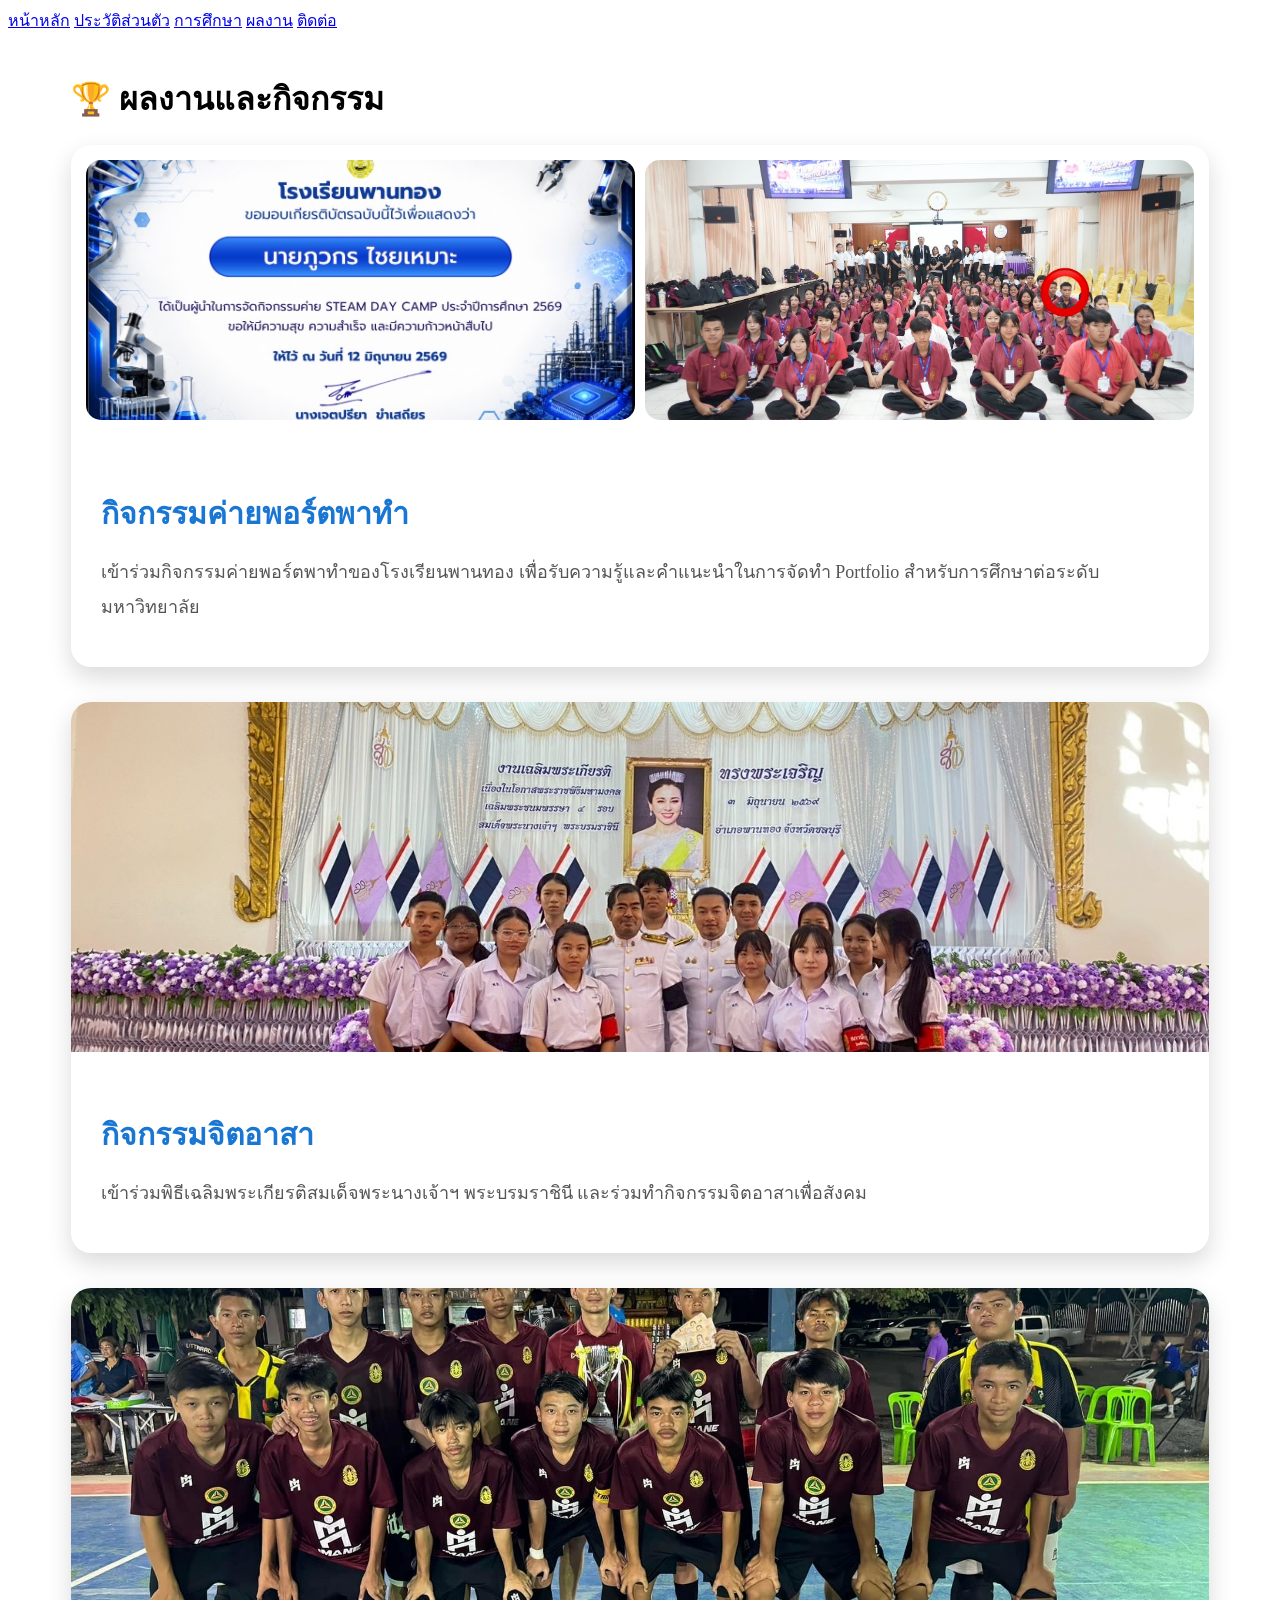
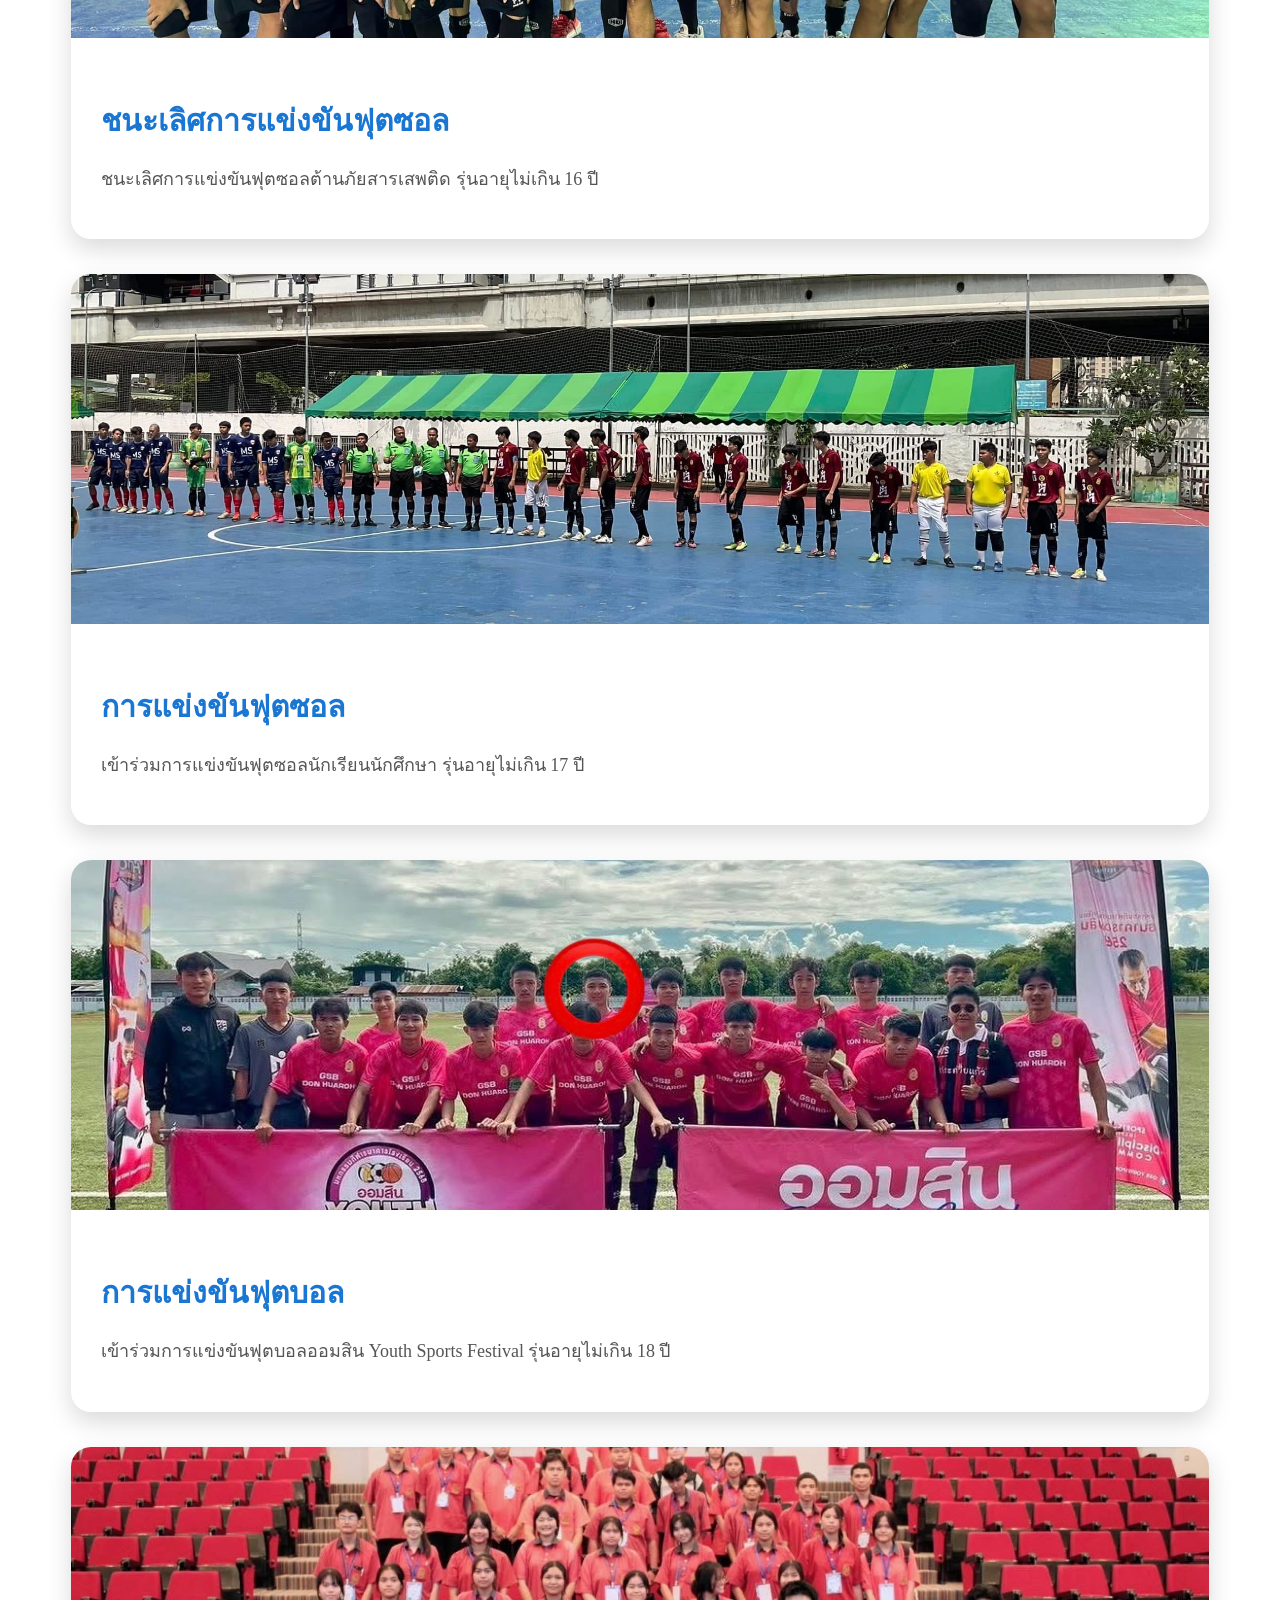
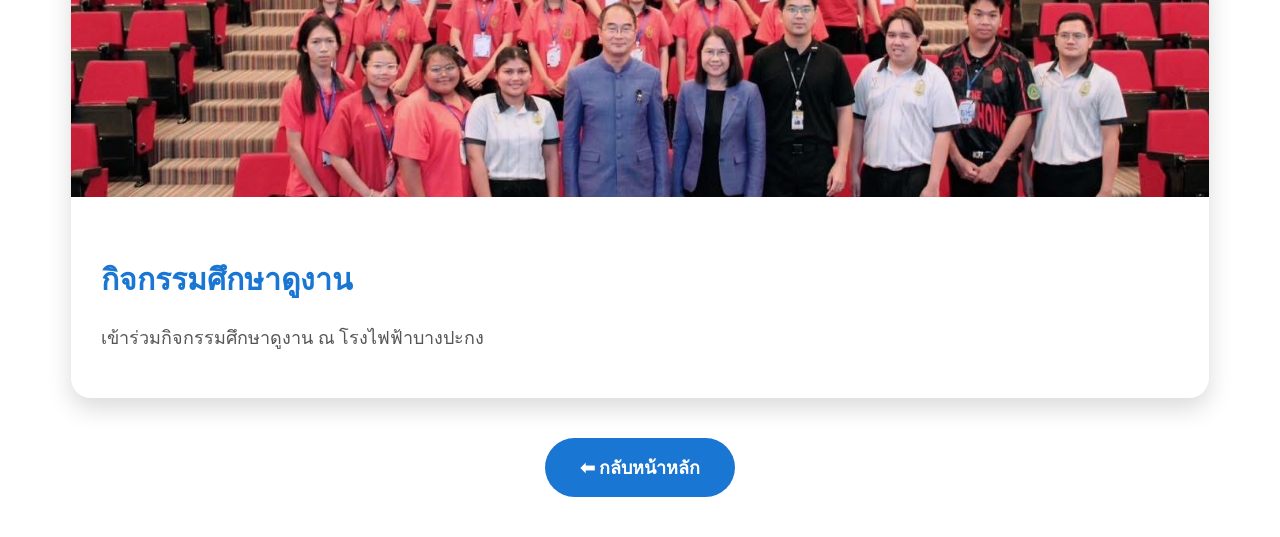
==== award.html @ 2dabcfe3 "Update award.html" ====
<!DOCTYPE html>
<html lang="th">
<head>
    <meta charset="UTF-8">
    <title>ผลงาน | Portfolio</title>
    <link rel="stylesheet" href="style.css">
</head>

<body>

<nav>
    <a href="index.html">หน้าหลัก</a>
    <a href="profile.html">ประวัติส่วนตัว</a>
    <a href="education.html">การศึกษา</a>
    <a href="award.html">ผลงาน</a>
    <a href="contact.html">ติดต่อ</a>
</nav>

<div class="container">

    <h1 class="page-title">🏆 ผลงานและกิจกรรม</h1>

    <div class="work-item">

        <div class="gallery">
            <img src="images/C3E621C8-54E1-4F96-AB34-77A9121AD9D6.jpg" alt="">
            <img src="images/S__26918919.jpg" alt="">
        </div>

        <div class="content">
            <h3>กิจกรรมค่ายพอร์ตพาทำ</h3>
            <p>
                เข้าร่วมกิจกรรมค่ายพอร์ตพาทำของโรงเรียนพานทอง
                เพื่อรับความรู้และคำแนะนำในการจัดทำ Portfolio
                สำหรับการศึกษาต่อระดับมหาวิทยาลัย
            </p>
        </div>

    </div>

    <div class="work-item">

        <img src="images/338631E4-0BCF-48F0-8D06-EC36D398B6C6.jpg" alt="">

        <div class="content">
            <h3>กิจกรรมจิตอาสา</h3>
            <p>
                เข้าร่วมพิธีเฉลิมพระเกียรติสมเด็จพระนางเจ้าฯ พระบรมราชินี
                และร่วมทำกิจกรรมจิตอาสาเพื่อสังคม
            </p>
        </div>

    </div>

    <div class="work-item">

        <img src="images/280455FE-9847-49EA-8A62-D4599B3B299A.jpg" alt="">

        <div class="content">
            <h3>ชนะเลิศการแข่งขันฟุตซอล</h3>
            <p>
                ชนะเลิศการแข่งขันฟุตซอลต้านภัยสารเสพติด
                รุ่นอายุไม่เกิน 16 ปี
            </p>
        </div>

    </div>

    <div class="work-item">

        <img src="images/CC884C2A-3B02-40BD-A778-72254EFE14D0.jpg" alt="">

        <div class="content">
            <h3>การแข่งขันฟุตซอล</h3>
            <p>
                เข้าร่วมการแข่งขันฟุตซอลนักเรียนนักศึกษา
                รุ่นอายุไม่เกิน 17 ปี
            </p>
        </div>

    </div>

    <div class="work-item">

        <img src="images/S__26918916.jpg" alt="">

        <div class="content">
            <h3>การแข่งขันฟุตบอล</h3>
            <p>
                เข้าร่วมการแข่งขันฟุตบอลออมสิน Youth Sports Festival
                รุ่นอายุไม่เกิน 18 ปี
            </p>
        </div>

    </div>

    <div class="work-item">

        <img src="images/11804636-D979-4BC0-8986-E67D6DF35EE2.jpg" alt="">

        <div class="content">
            <h3>กิจกรรมศึกษาดูงาน</h3>
            <p>
                เข้าร่วมกิจกรรมศึกษาดูงาน ณ โรงไฟฟ้าบางปะกง
            </p>
        </div>

    </div>

    <div style="text-align:center; margin:40px 0;">
        <a class="btn" href="index.html">⬅ กลับหน้าหลัก</a>
    </div>

</div>

</body>
</html>
---- style.css ----
/* ========================= */
/*      หน้า Award          */
/* ========================= */

.container{
    width: 90%;
    max-width: 1200px;
    margin: 40px auto;
}

.work-item{
    background: #fff;
    border-radius: 20px;
    overflow: hidden;
    margin-bottom: 35px;
    box-shadow: 0 10px 25px rgba(0,0,0,.15);
    transition: .3s;
}

.work-item:hover{
    transform: translateY(-8px);
    box-shadow: 0 15px 35px rgba(0,0,0,.25);
}

.gallery{
    display: grid;
    grid-template-columns: repeat(2,1fr);
    gap: 10px;
    padding: 15px;
}

.gallery img{
    width:100%;
    height:260px;
    object-fit:cover;
    border-radius:15px;
}

.work-item>img{
    width:100%;
    height:350px;
    object-fit:cover;
}

.content{
    padding:25px 30px;
}

.content h3{
    color:#1976d2;
    font-size:30px;
    margin-bottom:15px;
}

.content p{
    color:#555;
    line-height:1.9;
    font-size:18px;
}

.btn{
    display:inline-block;
    padding:15px 35px;
    background:#1976d2;
    color:#fff;
    text-decoration:none;
    border-radius:50px;
    font-size:18px;
    font-weight:bold;
    transition:.3s;
}

.btn:hover{
    background:#0d47a1;
    transform:scale(1.05);
}

/* มือถือ */
@media(max-width:768px){

.gallery{
    grid-template-columns:1fr;
}

.gallery img{
    height:220px;
}

.work-item>img{
    height:230px;
}

.content{
    padding:20px;
}

.content h3{
    font-size:24px;
}

.content p{
    font-size:16px;
}

}
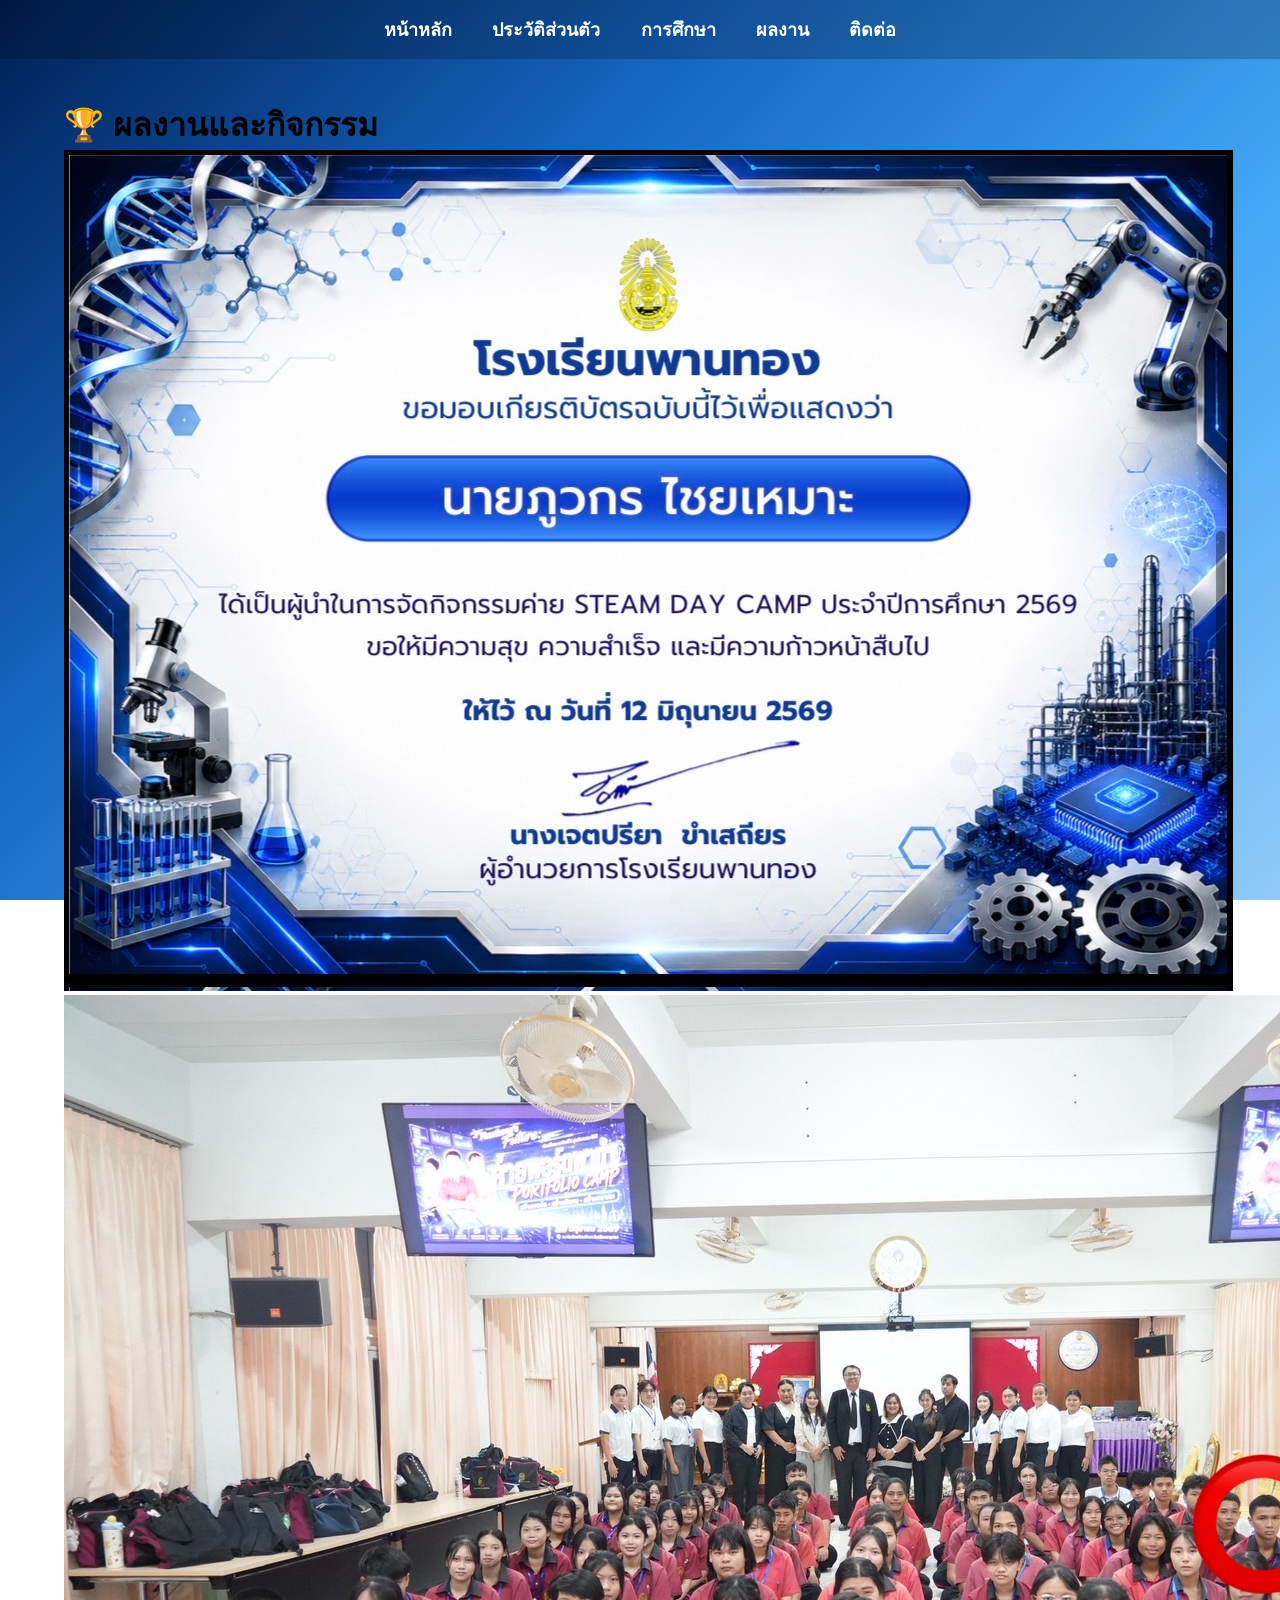
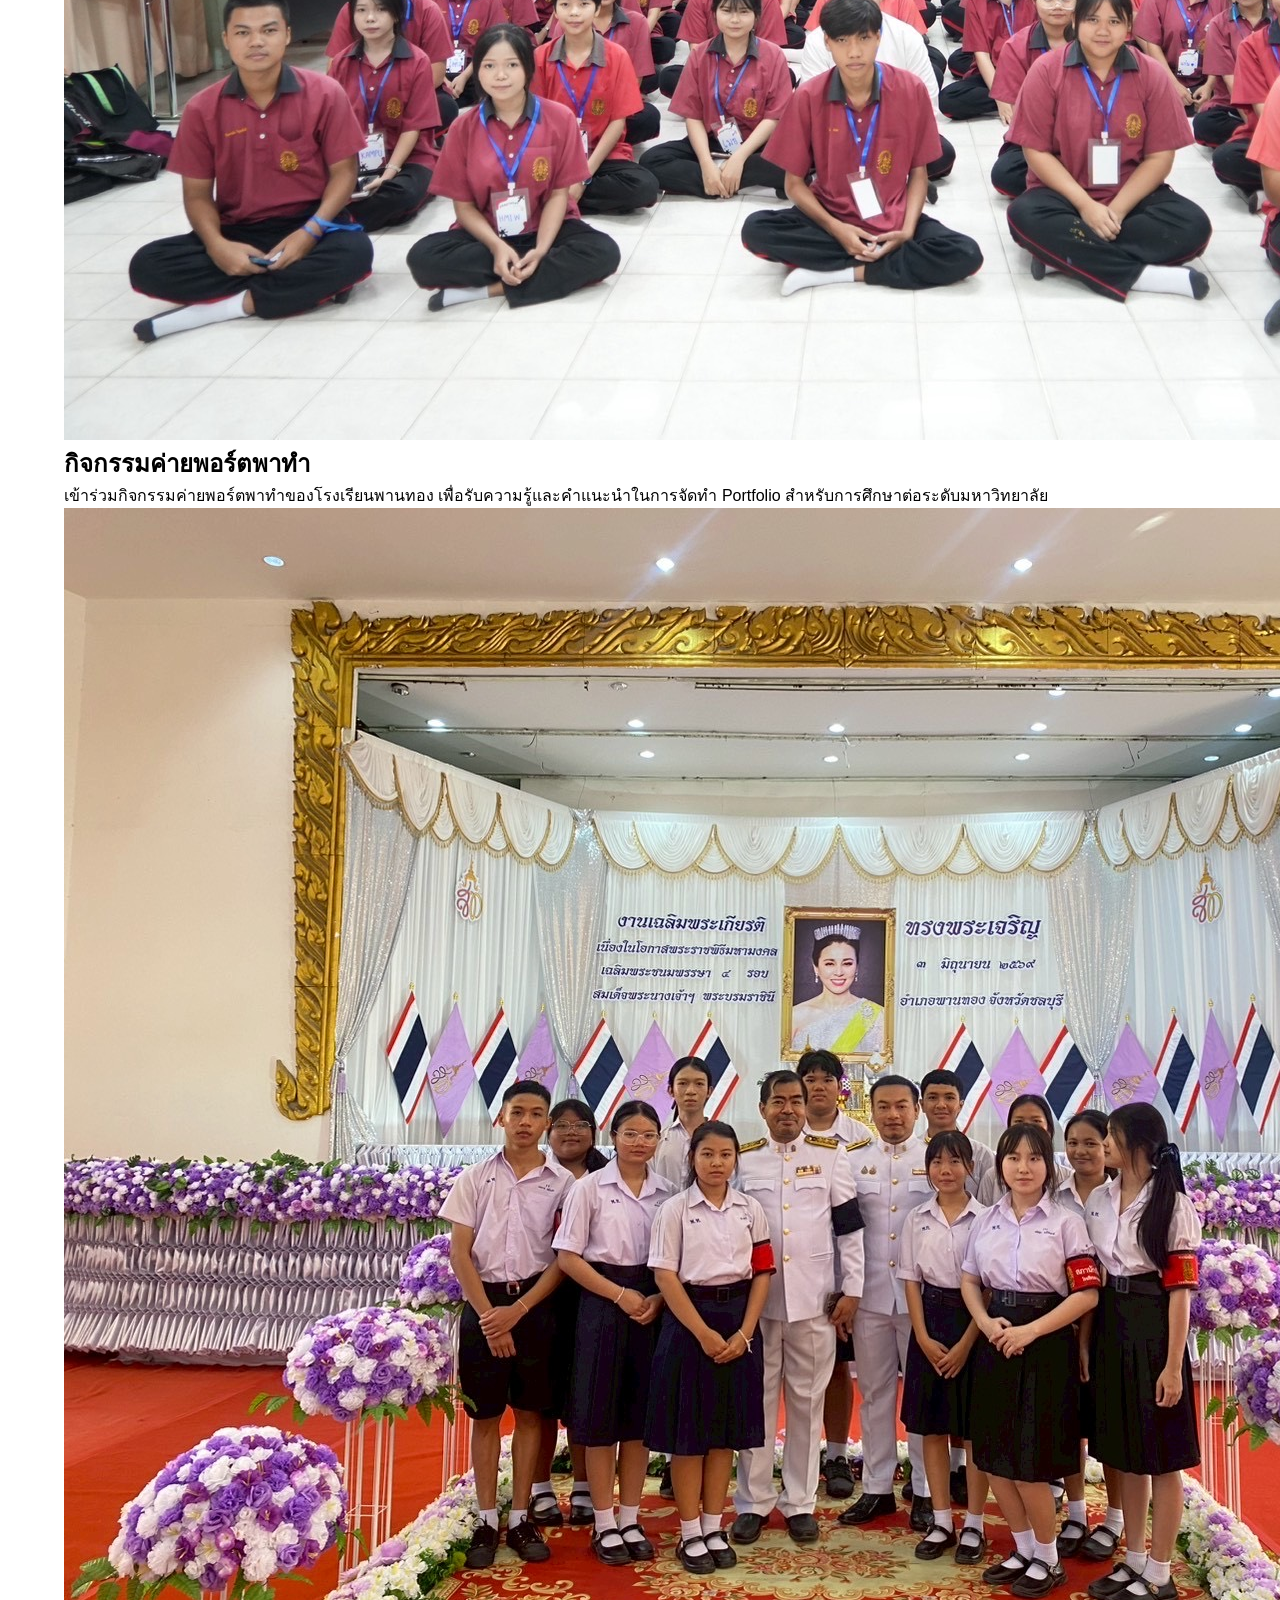
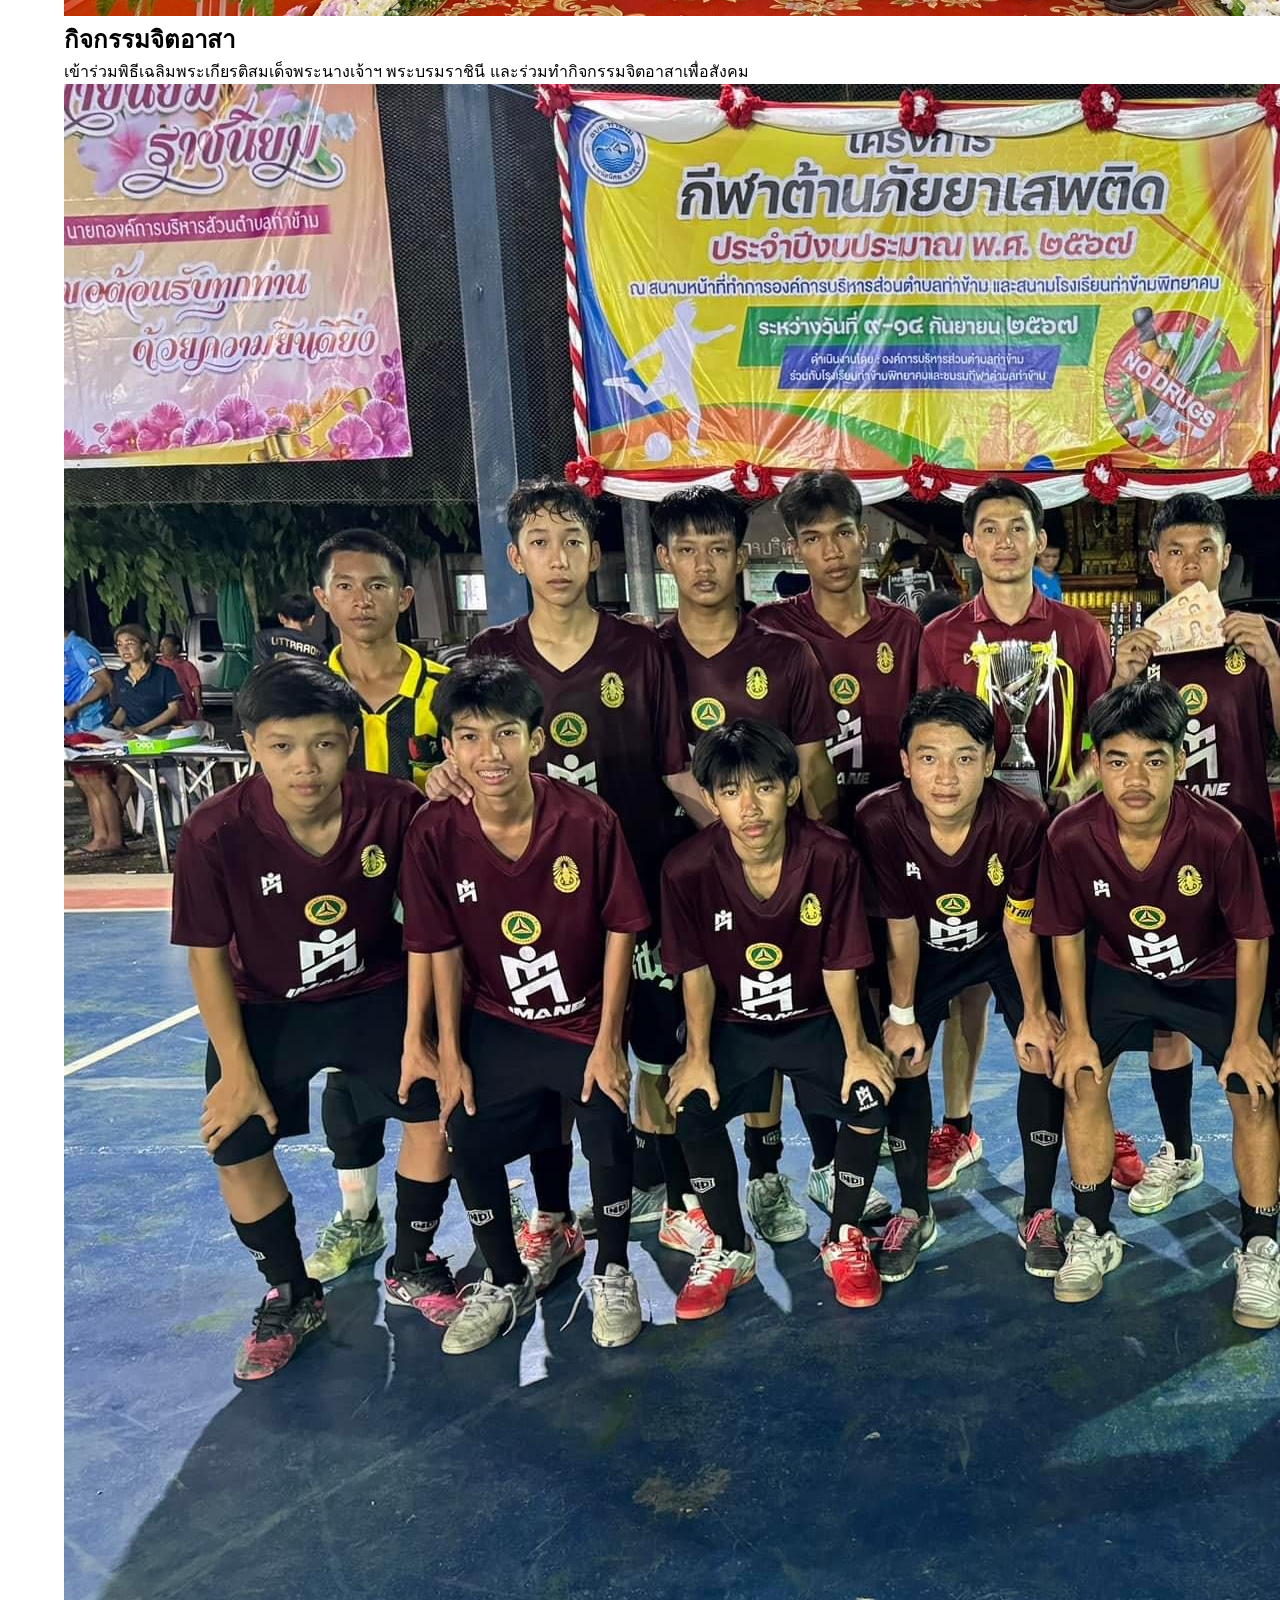
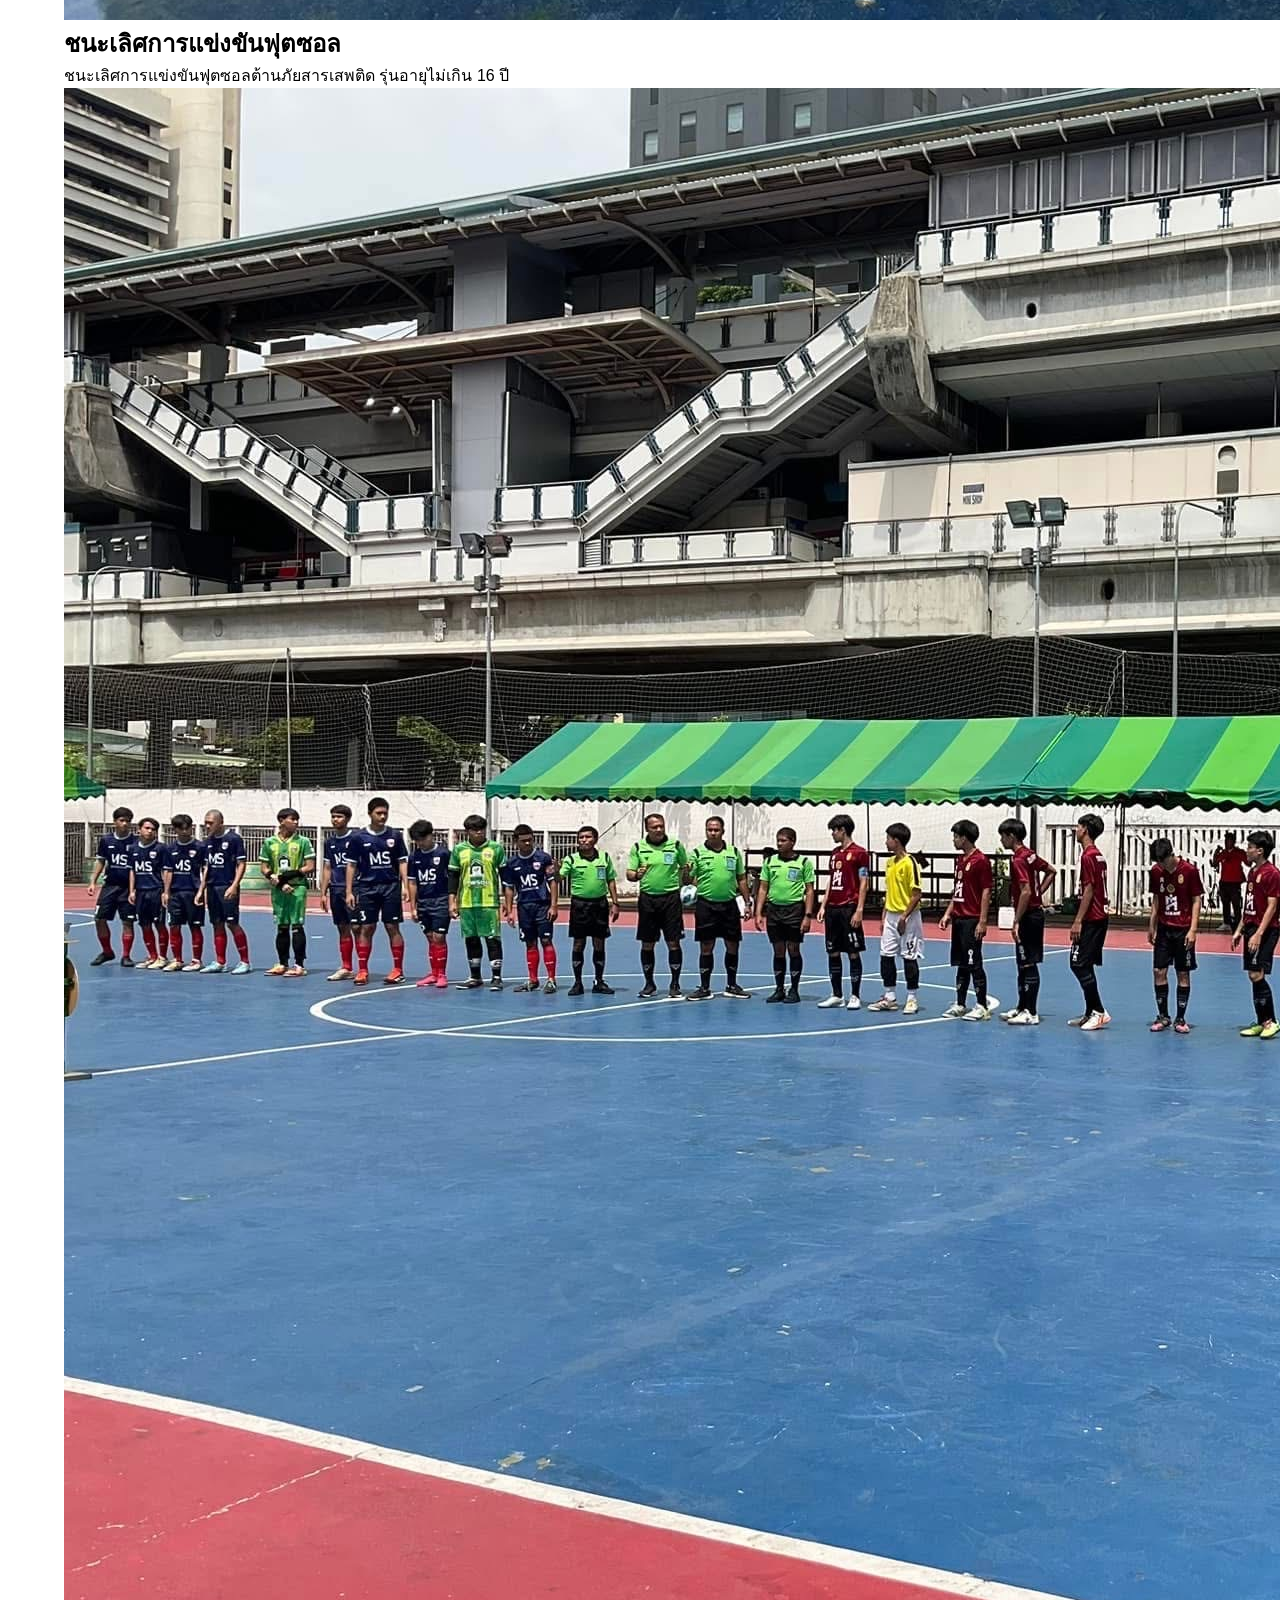
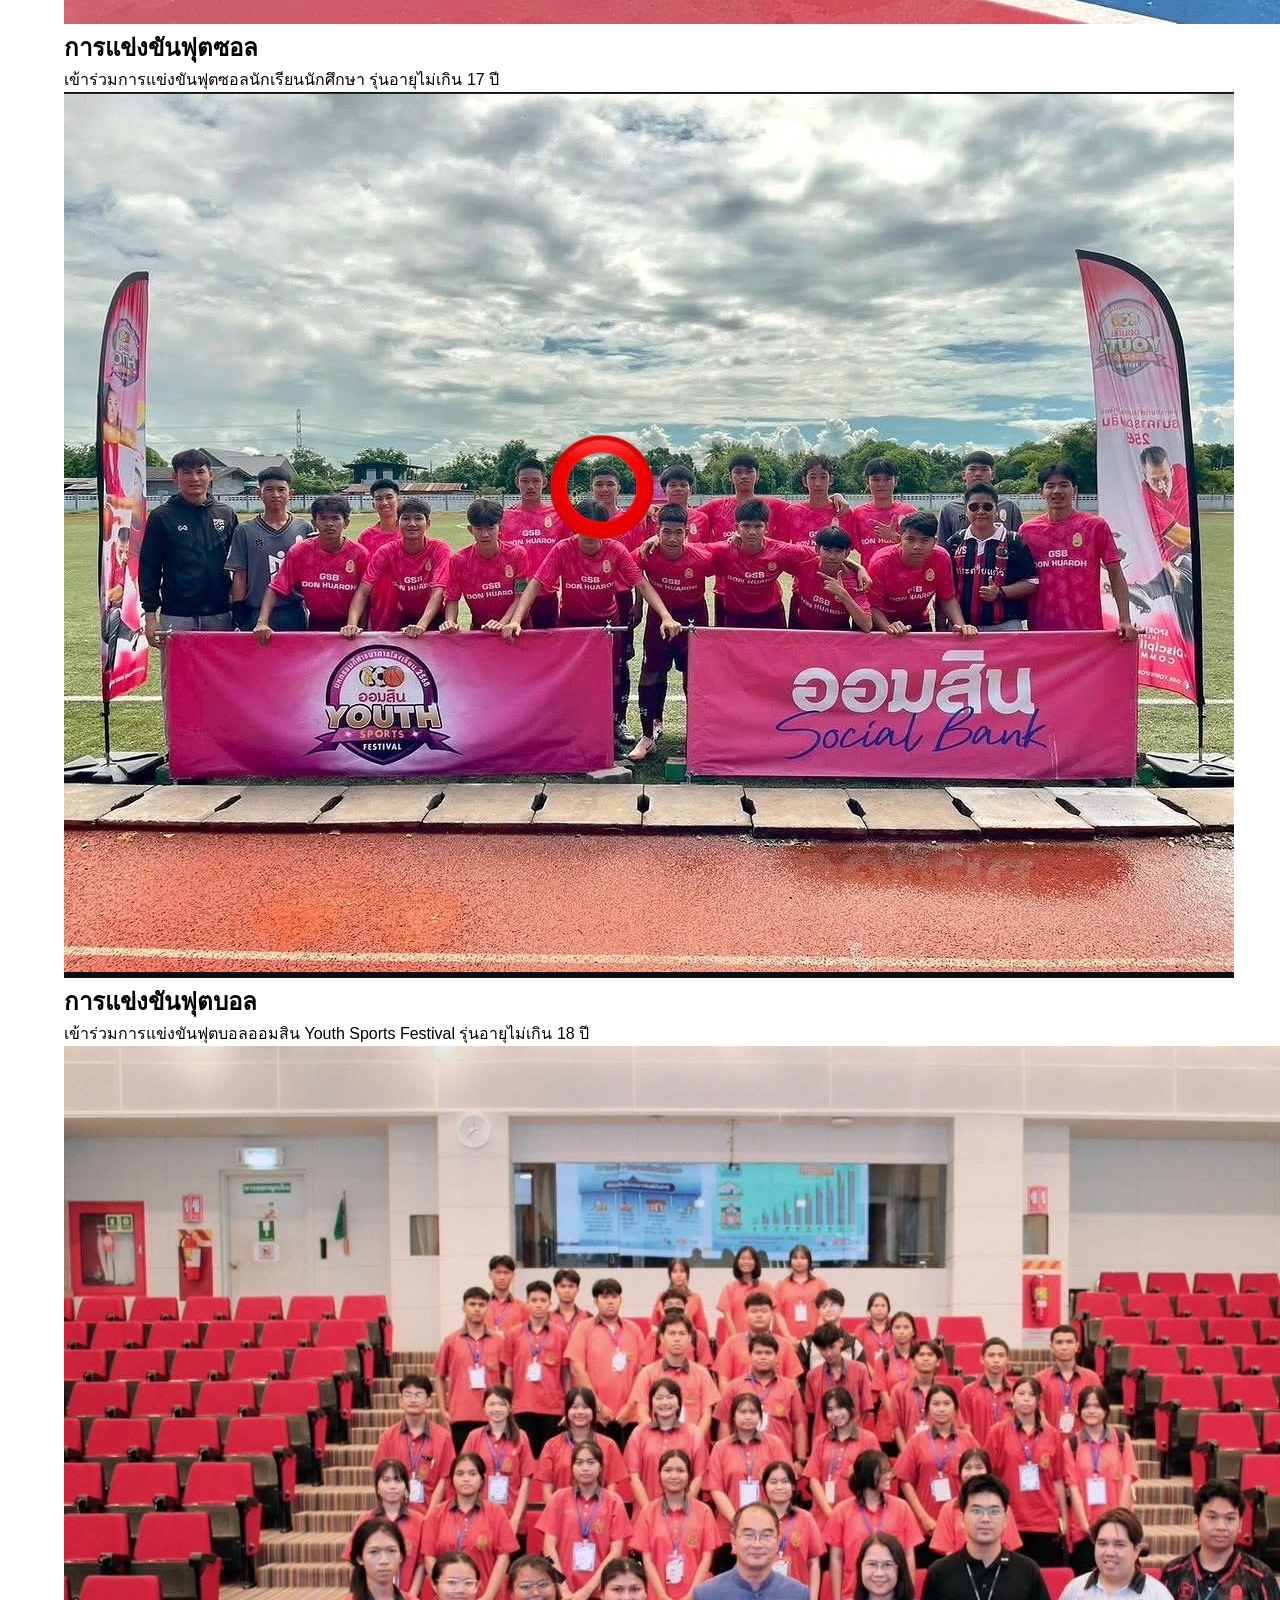
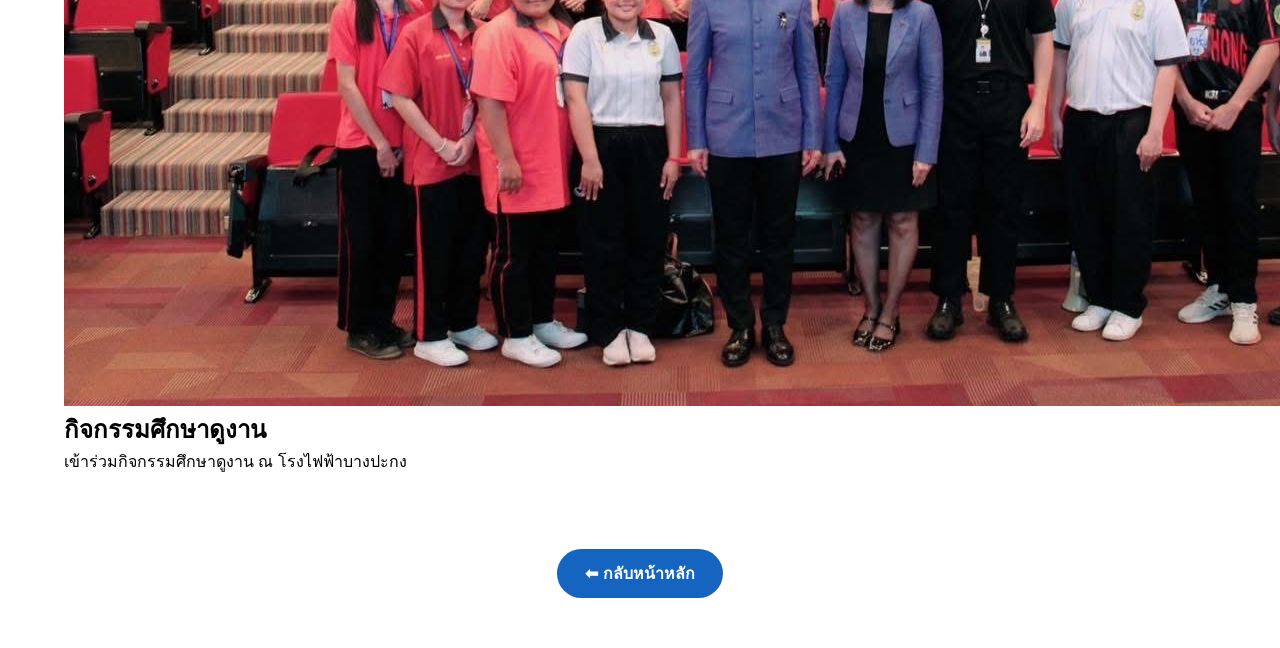
==== commit 5ec068a5: "Update award.html" ====
--- a/award.html
+++ b/award.html
@@ -1,9 +1,10 @@
 <!DOCTYPE html>
 <html lang="th">
 <head>
-    <meta charset="UTF-8">
-    <title>ผลงาน | Portfolio</title>
-    <link rel="stylesheet" href="style.css">
+<meta charset="UTF-8">
+<meta name="viewport" content="width=device-width, initial-scale=1.0">
+<title>ผลงาน | Portfolio</title>
+<link rel="stylesheet" href="style.css">
 </head>
 
 <body>
@@ -18,97 +19,71 @@
 
 <div class="container">
 
-    <h1 class="page-title">🏆 ผลงานและกิจกรรม</h1>
+    <h1 class="title">🏆 ผลงานและกิจกรรม</h1>
 
-    <div class="work-item">
-
-        <div class="gallery">
-            <img src="images/C3E621C8-54E1-4F96-AB34-77A9121AD9D6.jpg" alt="">
-            <img src="images/S__26918919.jpg" alt="">
+    <div class="work-card">
+        <div class="images">
+            <img src="images/C3E621C8-54E1-4F96-AB34-77A9121AD9D6.jpg">
+            <img src="images/S__26918919.jpg">
         </div>
 
-        <div class="content">
-            <h3>กิจกรรมค่ายพอร์ตพาทำ</h3>
+        <div class="info">
+            <h2>กิจกรรมค่ายพอร์ตพาทำ</h2>
             <p>
                 เข้าร่วมกิจกรรมค่ายพอร์ตพาทำของโรงเรียนพานทอง
                 เพื่อรับความรู้และคำแนะนำในการจัดทำ Portfolio
                 สำหรับการศึกษาต่อระดับมหาวิทยาลัย
             </p>
         </div>
-
     </div>
 
-    <div class="work-item">
+    <div class="work-card">
+        <img class="single" src="images/338631E4-0BCF-48F0-8D06-EC36D398B6C6.jpg">
 
-        <img src="images/338631E4-0BCF-48F0-8D06-EC36D398B6C6.jpg" alt="">
-
-        <div class="content">
-            <h3>กิจกรรมจิตอาสา</h3>
-            <p>
-                เข้าร่วมพิธีเฉลิมพระเกียรติสมเด็จพระนางเจ้าฯ พระบรมราชินี
-                และร่วมทำกิจกรรมจิตอาสาเพื่อสังคม
-            </p>
+        <div class="info">
+            <h2>กิจกรรมจิตอาสา</h2>
+            <p>เข้าร่วมพิธีเฉลิมพระเกียรติสมเด็จพระนางเจ้าฯ พระบรมราชินี และร่วมทำกิจกรรมจิตอาสาเพื่อสังคม</p>
         </div>
-
     </div>
 
-    <div class="work-item">
+    <div class="work-card">
+        <img class="single" src="images/280455FE-9847-49EA-8A62-D4599B3B299A.jpg">
 
-        <img src="images/280455FE-9847-49EA-8A62-D4599B3B299A.jpg" alt="">
-
-        <div class="content">
-            <h3>ชนะเลิศการแข่งขันฟุตซอล</h3>
-            <p>
-                ชนะเลิศการแข่งขันฟุตซอลต้านภัยสารเสพติด
-                รุ่นอายุไม่เกิน 16 ปี
-            </p>
+        <div class="info">
+            <h2>ชนะเลิศการแข่งขันฟุตซอล</h2>
+            <p>ชนะเลิศการแข่งขันฟุตซอลต้านภัยสารเสพติด รุ่นอายุไม่เกิน 16 ปี</p>
         </div>
-
     </div>
 
-    <div class="work-item">
+    <div class="work-card">
+        <img class="single" src="images/CC884C2A-3B02-40BD-A778-72254EFE14D0.jpg">
 
-        <img src="images/CC884C2A-3B02-40BD-A778-72254EFE14D0.jpg" alt="">
-
-        <div class="content">
-            <h3>การแข่งขันฟุตซอล</h3>
-            <p>
-                เข้าร่วมการแข่งขันฟุตซอลนักเรียนนักศึกษา
-                รุ่นอายุไม่เกิน 17 ปี
-            </p>
+        <div class="info">
+            <h2>การแข่งขันฟุตซอล</h2>
+            <p>เข้าร่วมการแข่งขันฟุตซอลนักเรียนนักศึกษา รุ่นอายุไม่เกิน 17 ปี</p>
         </div>
-
     </div>
 
-    <div class="work-item">
+    <div class="work-card">
+        <img class="single" src="images/S__26918916.jpg">
 
-        <img src="images/S__26918916.jpg" alt="">
-
-        <div class="content">
-            <h3>การแข่งขันฟุตบอล</h3>
-            <p>
-                เข้าร่วมการแข่งขันฟุตบอลออมสิน Youth Sports Festival
-                รุ่นอายุไม่เกิน 18 ปี
-            </p>
+        <div class="info">
+            <h2>การแข่งขันฟุตบอล</h2>
+            <p>เข้าร่วมการแข่งขันฟุตบอลออมสิน Youth Sports Festival รุ่นอายุไม่เกิน 18 ปี</p>
         </div>
-
     </div>
 
-    <div class="work-item">
+    <div class="work-card">
+        <img class="single" src="images/11804636-D979-4BC0-8986-E67D6DF35EE2.jpg">
 
-        <img src="images/11804636-D979-4BC0-8986-E67D6DF35EE2.jpg" alt="">
-
-        <div class="content">
-            <h3>กิจกรรมศึกษาดูงาน</h3>
-            <p>
-                เข้าร่วมกิจกรรมศึกษาดูงาน ณ โรงไฟฟ้าบางปะกง
-            </p>
+        <div class="info">
+            <h2>กิจกรรมศึกษาดูงาน</h2>
+            <p>เข้าร่วมกิจกรรมศึกษาดูงาน ณ โรงไฟฟ้าบางปะกง</p>
         </div>
-
     </div>
 
-    <div style="text-align:center; margin:40px 0;">
-        <a class="btn" href="index.html">⬅ กลับหน้าหลัก</a>
+    <div style="text-align:center;margin:50px 0;">
+        <a href="index.html" class="btn">⬅ กลับหน้าหลัก</a>
     </div>
 
 </div>
--- a/style.css
+++ b/style.css
@@ -1,105 +1,76 @@
-/* ========================= */
-/*      หน้า Award          */
-/* ========================= */
-
-.container{
-    width: 90%;
-    max-width: 1200px;
-    margin: 40px auto;
+/* =========================
+   พื้นหลังทุกหน้า
+========================= */
+*{
+    margin:0;
+    padding:0;
+    box-sizing:border-box;
 }
 
-.work-item{
-    background: #fff;
-    border-radius: 20px;
-    overflow: hidden;
-    margin-bottom: 35px;
-    box-shadow: 0 10px 25px rgba(0,0,0,.15);
-    transition: .3s;
+body{
+    font-family:Arial, sans-serif;
+    min-height:100vh;
+    background:linear-gradient(135deg,#001F54,#1565C0,#42A5F5,#90CAF9);
+    background-attachment:fixed;
 }
 
-.work-item:hover{
-    transform: translateY(-8px);
-    box-shadow: 0 15px 35px rgba(0,0,0,.25);
+/* เมนู */
+nav{
+    width:100%;
+    background:rgba(0,0,0,.2);
+    backdrop-filter:blur(10px);
+    padding:15px;
+    text-align:center;
+    position:sticky;
+    top:0;
+    z-index:1000;
 }
 
-.gallery{
-    display: grid;
-    grid-template-columns: repeat(2,1fr);
-    gap: 10px;
-    padding: 15px;
-}
-
-.gallery img{
-    width:100%;
-    height:260px;
-    object-fit:cover;
-    border-radius:15px;
-}
-
-.work-item>img{
-    width:100%;
-    height:350px;
-    object-fit:cover;
-}
-
-.content{
-    padding:25px 30px;
-}
-
-.content h3{
-    color:#1976d2;
-    font-size:30px;
-    margin-bottom:15px;
-}
-
-.content p{
-    color:#555;
-    line-height:1.9;
-    font-size:18px;
-}
-
-.btn{
-    display:inline-block;
-    padding:15px 35px;
-    background:#1976d2;
+nav a{
     color:#fff;
     text-decoration:none;
-    border-radius:50px;
+    margin:0 18px;
     font-size:18px;
     font-weight:bold;
     transition:.3s;
 }
 
-.btn:hover{
-    background:#0d47a1;
-    transform:scale(1.05);
+nav a:hover{
+    color:#FFD54F;
 }
 
-/* มือถือ */
-@media(max-width:768px){
-
-.gallery{
-    grid-template-columns:1fr;
+/* กล่องกลาง */
+.container{
+    width:90%;
+    max-width:1200px;
+    margin:40px auto;
 }
 
-.gallery img{
-    height:220px;
+/* การ์ด */
+.card,
+.work-item{
+    background:rgba(255,255,255,.15);
+    backdrop-filter:blur(12px);
+    border-radius:20px;
+    box-shadow:0 10px 30px rgba(0,0,0,.2);
+    padding:25px;
+    color:#fff;
 }
 
-.work-item>img{
-    height:230px;
+/* ปุ่ม */
+.btn{
+    display:inline-block;
+    margin-top:25px;
+    padding:12px 28px;
+    background:#1565C0;
+    color:#fff;
+    text-decoration:none;
+    border-radius:30px;
+    font-weight:bold;
+    transition:.3s;
 }
 
-.content{
-    padding:20px;
-}
-
-.content h3{
-    font-size:24px;
-}
-
-.content p{
-    font-size:16px;
-}
-
+.btn:hover{
+    background:#0D47A1;
+    transform:scale(1.05);
 }
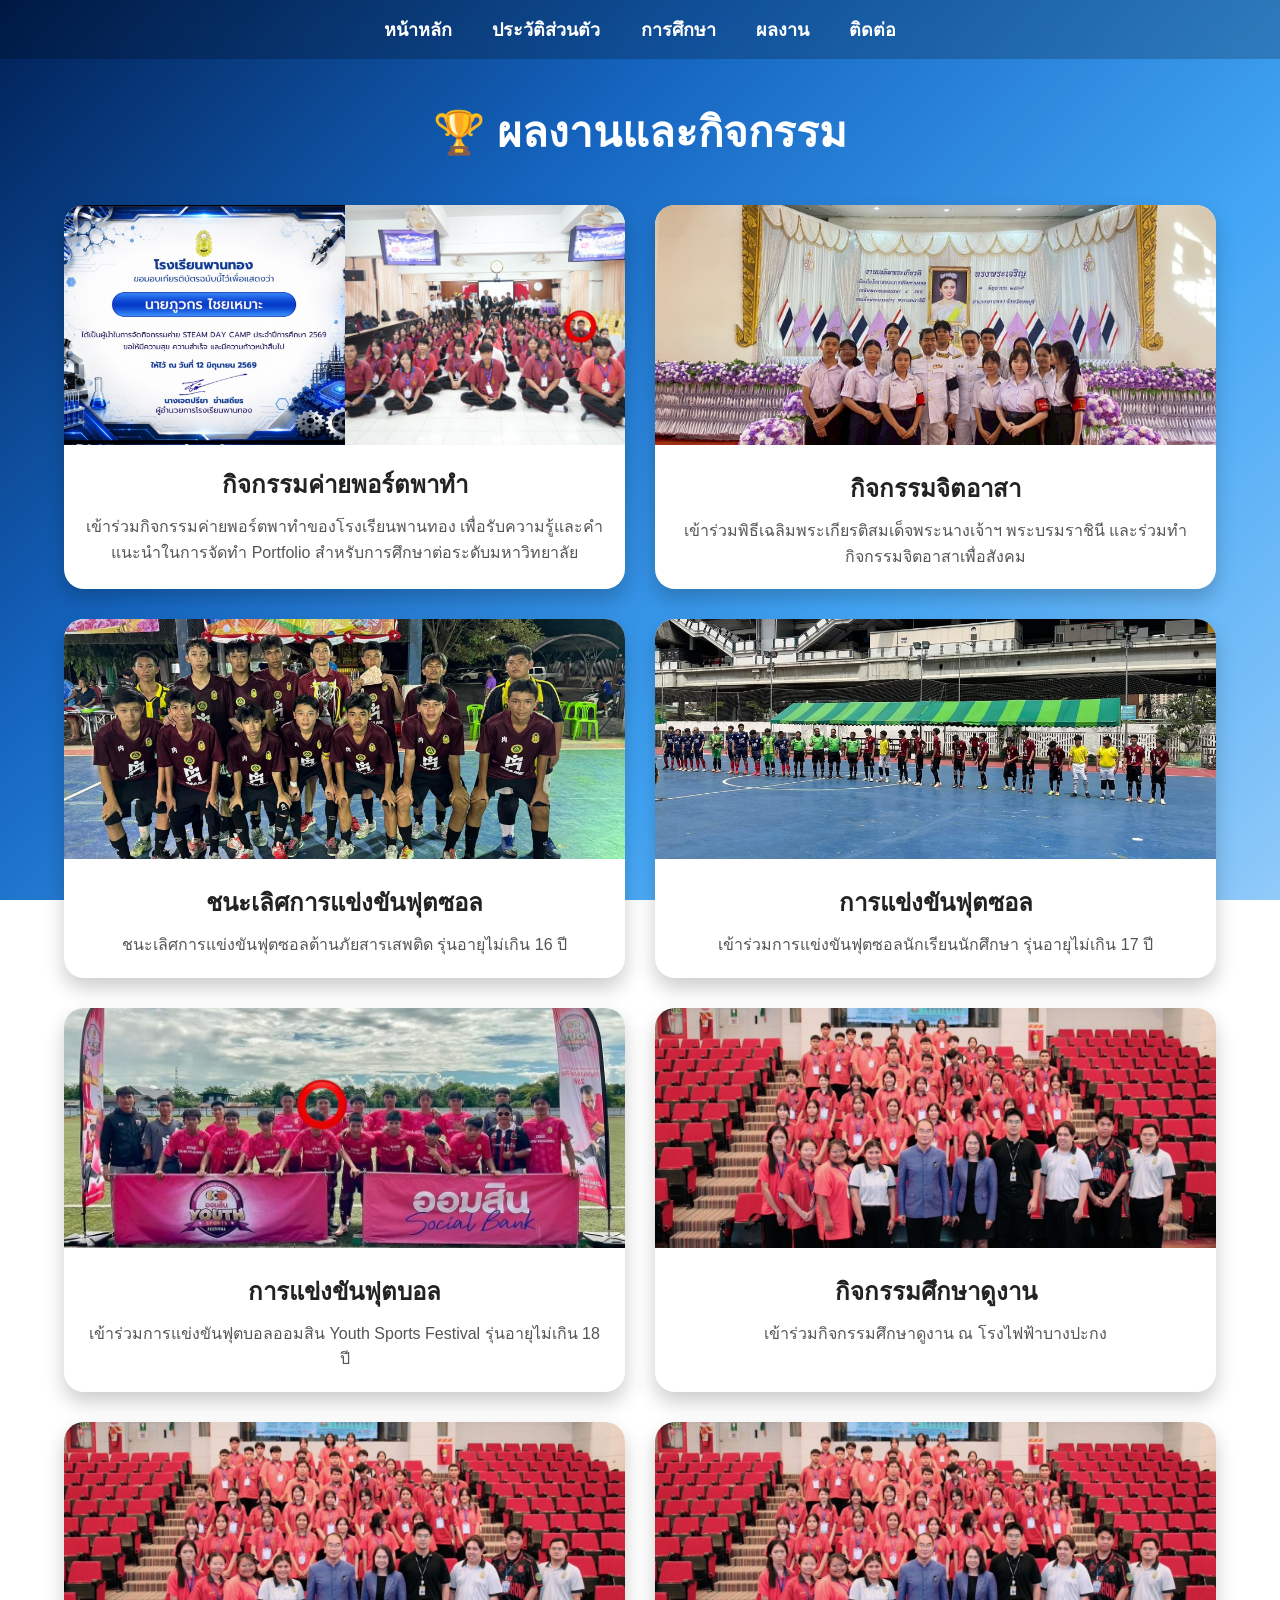
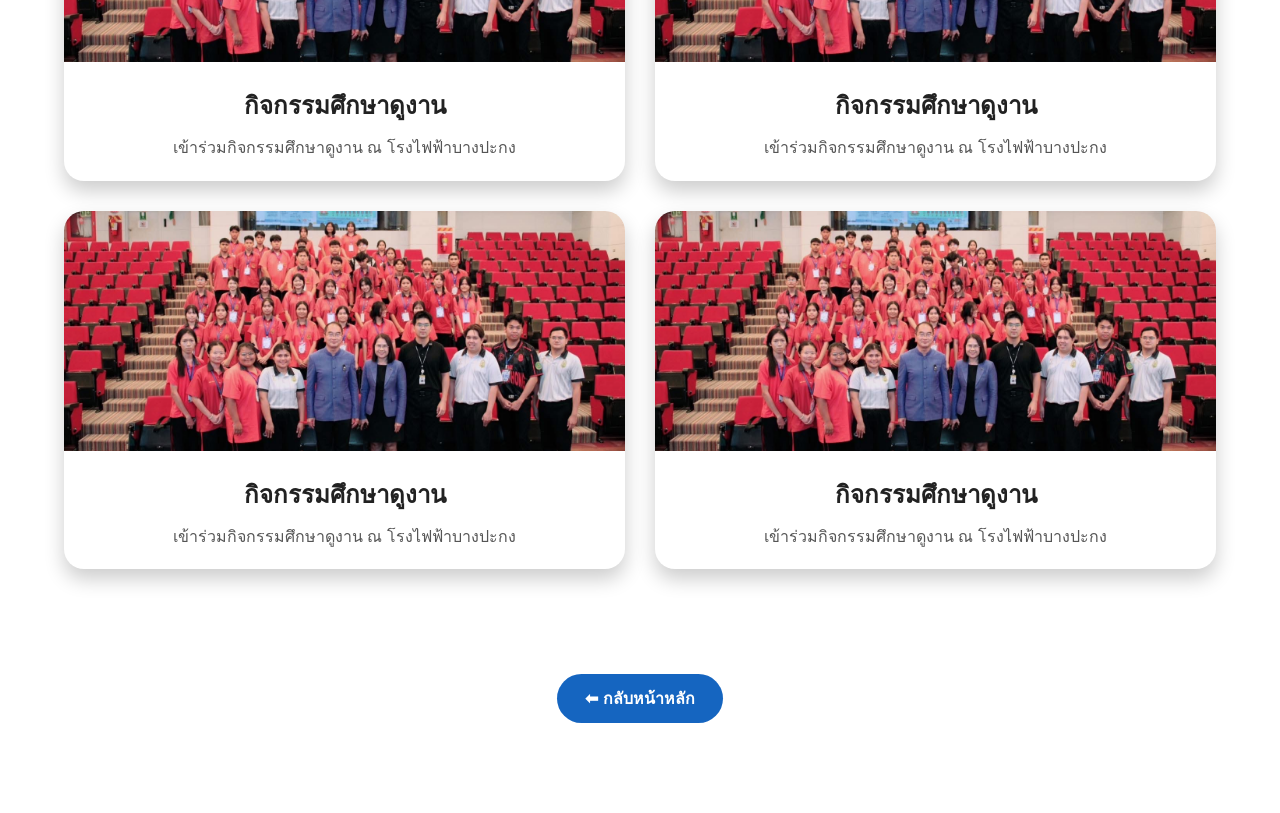
==== commit ec1cd6eb: "Update award.html" ====
--- a/award.html
+++ b/award.html
@@ -81,6 +81,39 @@
             <p>เข้าร่วมกิจกรรมศึกษาดูงาน ณ โรงไฟฟ้าบางปะกง</p>
         </div>
     </div>
+     <div class="work-card">
+        <img class="single" src="images/11804636-D979-4BC0-8986-E67D6DF35EE2.jpg">
+
+        <div class="info">
+            <h2>กิจกรรมศึกษาดูงาน</h2>
+            <p>เข้าร่วมกิจกรรมศึกษาดูงาน ณ โรงไฟฟ้าบางปะกง</p>
+        </div>
+    </div>
+ <div class="work-card">
+        <img class="single" src="images/11804636-D979-4BC0-8986-E67D6DF35EE2.jpg">
+
+        <div class="info">
+            <h2>กิจกรรมศึกษาดูงาน</h2>
+            <p>เข้าร่วมกิจกรรมศึกษาดูงาน ณ โรงไฟฟ้าบางปะกง</p>
+        </div>
+    </div>
+ <div class="work-card">
+        <img class="single" src="images/11804636-D979-4BC0-8986-E67D6DF35EE2.jpg">
+
+        <div class="info">
+            <h2>กิจกรรมศึกษาดูงาน</h2>
+            <p>เข้าร่วมกิจกรรมศึกษาดูงาน ณ โรงไฟฟ้าบางปะกง</p>
+        </div>
+    </div>
+ <div class="work-card">
+        <img class="single" src="images/11804636-D979-4BC0-8986-E67D6DF35EE2.jpg">
+
+        <div class="info">
+            <h2>กิจกรรมศึกษาดูงาน</h2>
+            <p>เข้าร่วมกิจกรรมศึกษาดูงาน ณ โรงไฟฟ้าบางปะกง</p>
+        </div>
+    </div>
+
 
     <div style="text-align:center;margin:50px 0;">
         <a href="index.html" class="btn">⬅ กลับหน้าหลัก</a>
@@ -89,4 +122,4 @@
 </div>
 
 </body>
-</html>+</html>
--- a/style.css
+++ b/style.css
@@ -73,4 +73,84 @@
 .btn:hover{
     background:#0D47A1;
     transform:scale(1.05);
+}
+/* =======================
+   AWARD PAGE
+======================= */
+
+.container{
+    width:90%;
+    max-width:1200px;
+    margin:40px auto;
+    display:grid;
+    grid-template-columns:repeat(2,1fr);
+    gap:30px;
+}
+
+.title{
+    grid-column:1/3;
+    text-align:center;
+    font-size:42px;
+    color:#fff;
+    margin-bottom:10px;
+}
+
+.work-card{
+    background:#fff;
+    border-radius:20px;
+    overflow:hidden;
+    box-shadow:0 10px 20px rgba(0,0,0,.2);
+    transition:.3s;
+}
+
+.work-card:hover{
+    transform:translateY(-8px);
+}
+
+.work-card img{
+    width:100%;
+    height:240px;
+    object-fit:cover;
+}
+
+.images{
+    display:grid;
+    grid-template-columns:1fr 1fr;
+}
+
+.images img{
+    height:240px;
+}
+
+.info{
+    padding:20px;
+}
+
+.info h2{
+    text-align:center;
+    margin-bottom:10px;
+    color:#222;
+}
+
+.info p{
+    text-align:center;
+    color:#555;
+    line-height:1.6;
+}
+
+.container div:last-child{
+    grid-column:1/3;
+}
+
+@media (max-width:768px){
+
+.container{
+    grid-template-columns:1fr;
+}
+
+.title,
+.container div:last-child{
+    grid-column:1;
+}
+
 }
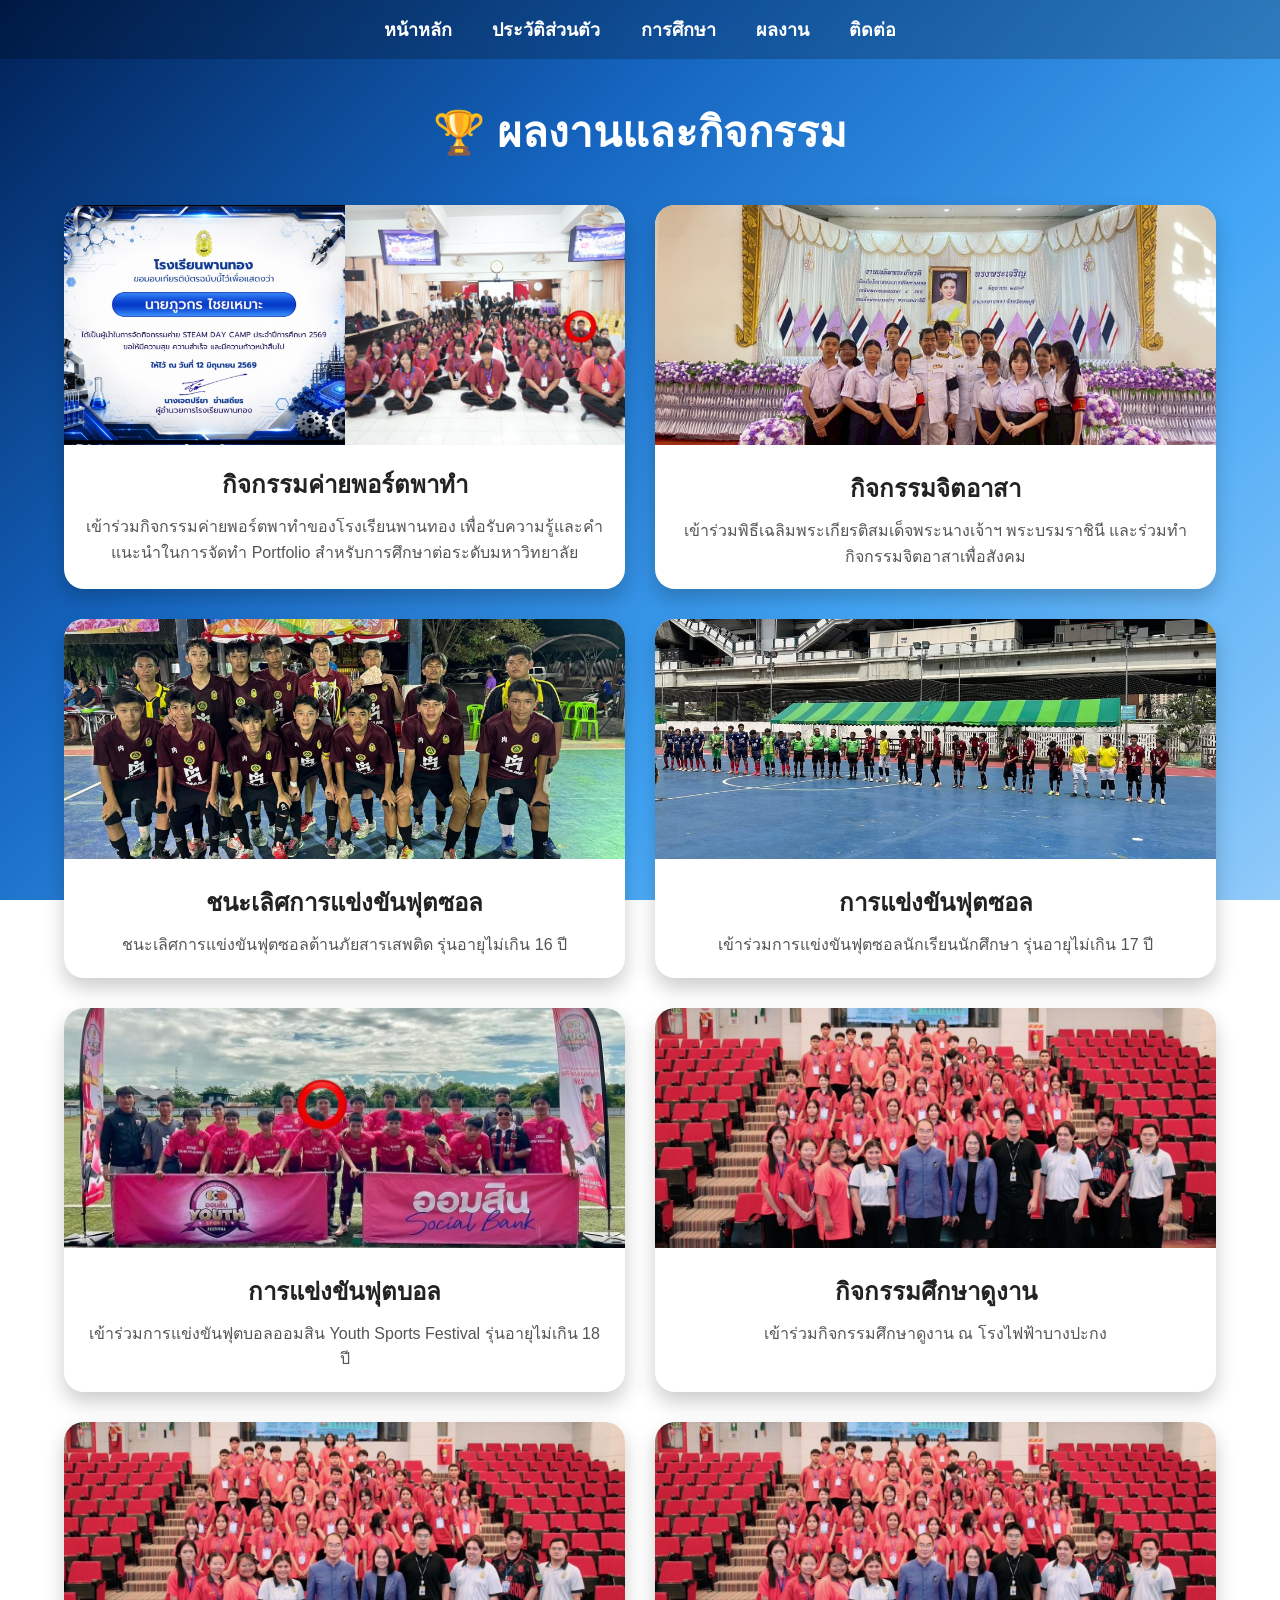
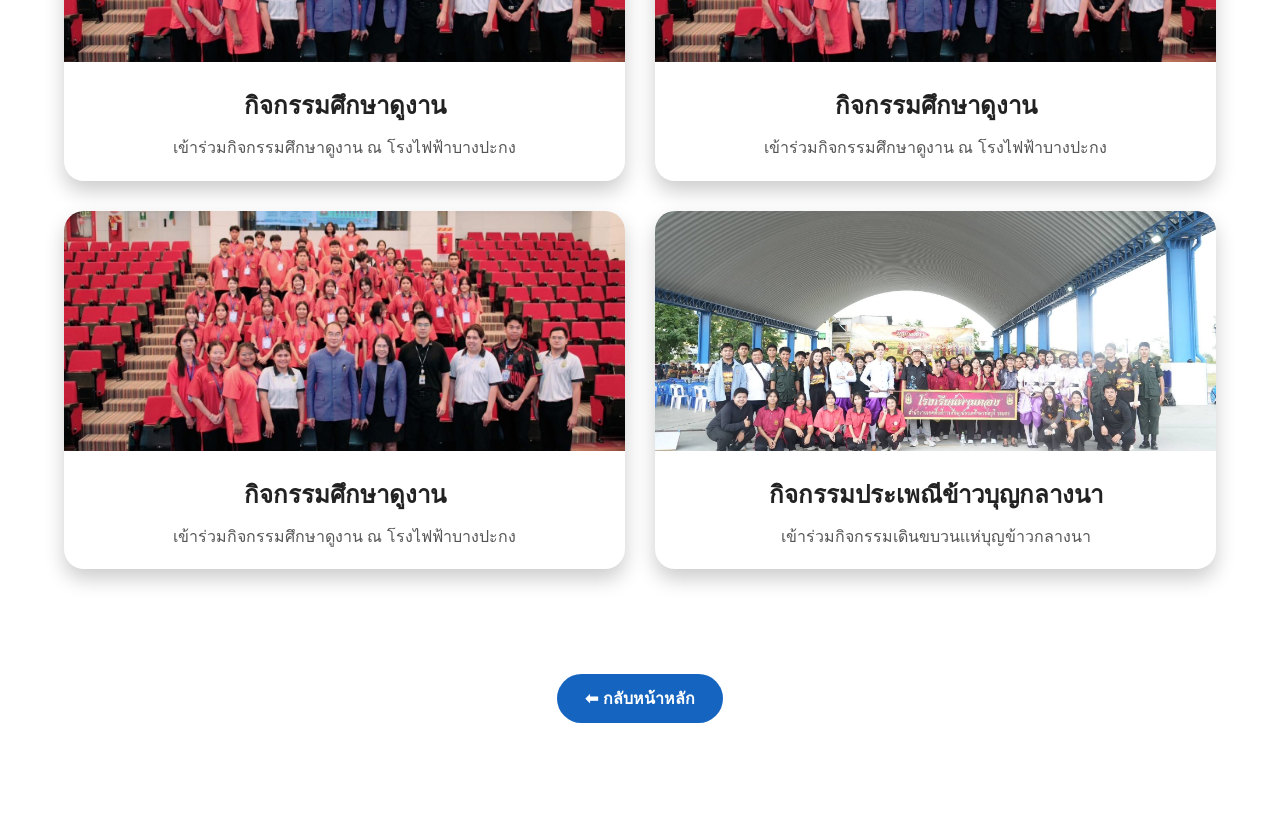
==== commit af5aec04: "Update event details and image in award.html" ====
--- a/award.html
+++ b/award.html
@@ -106,11 +106,11 @@
         </div>
     </div>
  <div class="work-card">
-        <img class="single" src="images/11804636-D979-4BC0-8986-E67D6DF35EE2.jpg">
+        <img class="single" src="images/7ABC4289-80E4-4F4A-852C-AD2FA9CFD6B9.jpg">
 
         <div class="info">
-            <h2>กิจกรรมศึกษาดูงาน</h2>
-            <p>เข้าร่วมกิจกรรมศึกษาดูงาน ณ โรงไฟฟ้าบางปะกง</p>
+            <h2>กิจกรรมประเพณีข้าวบุญกลางนา</h2>
+            <p>เข้าร่วมกิจกรรมเดินขบวนเเห่บุญข้าวกลางนา</p>
         </div>
     </div>
 
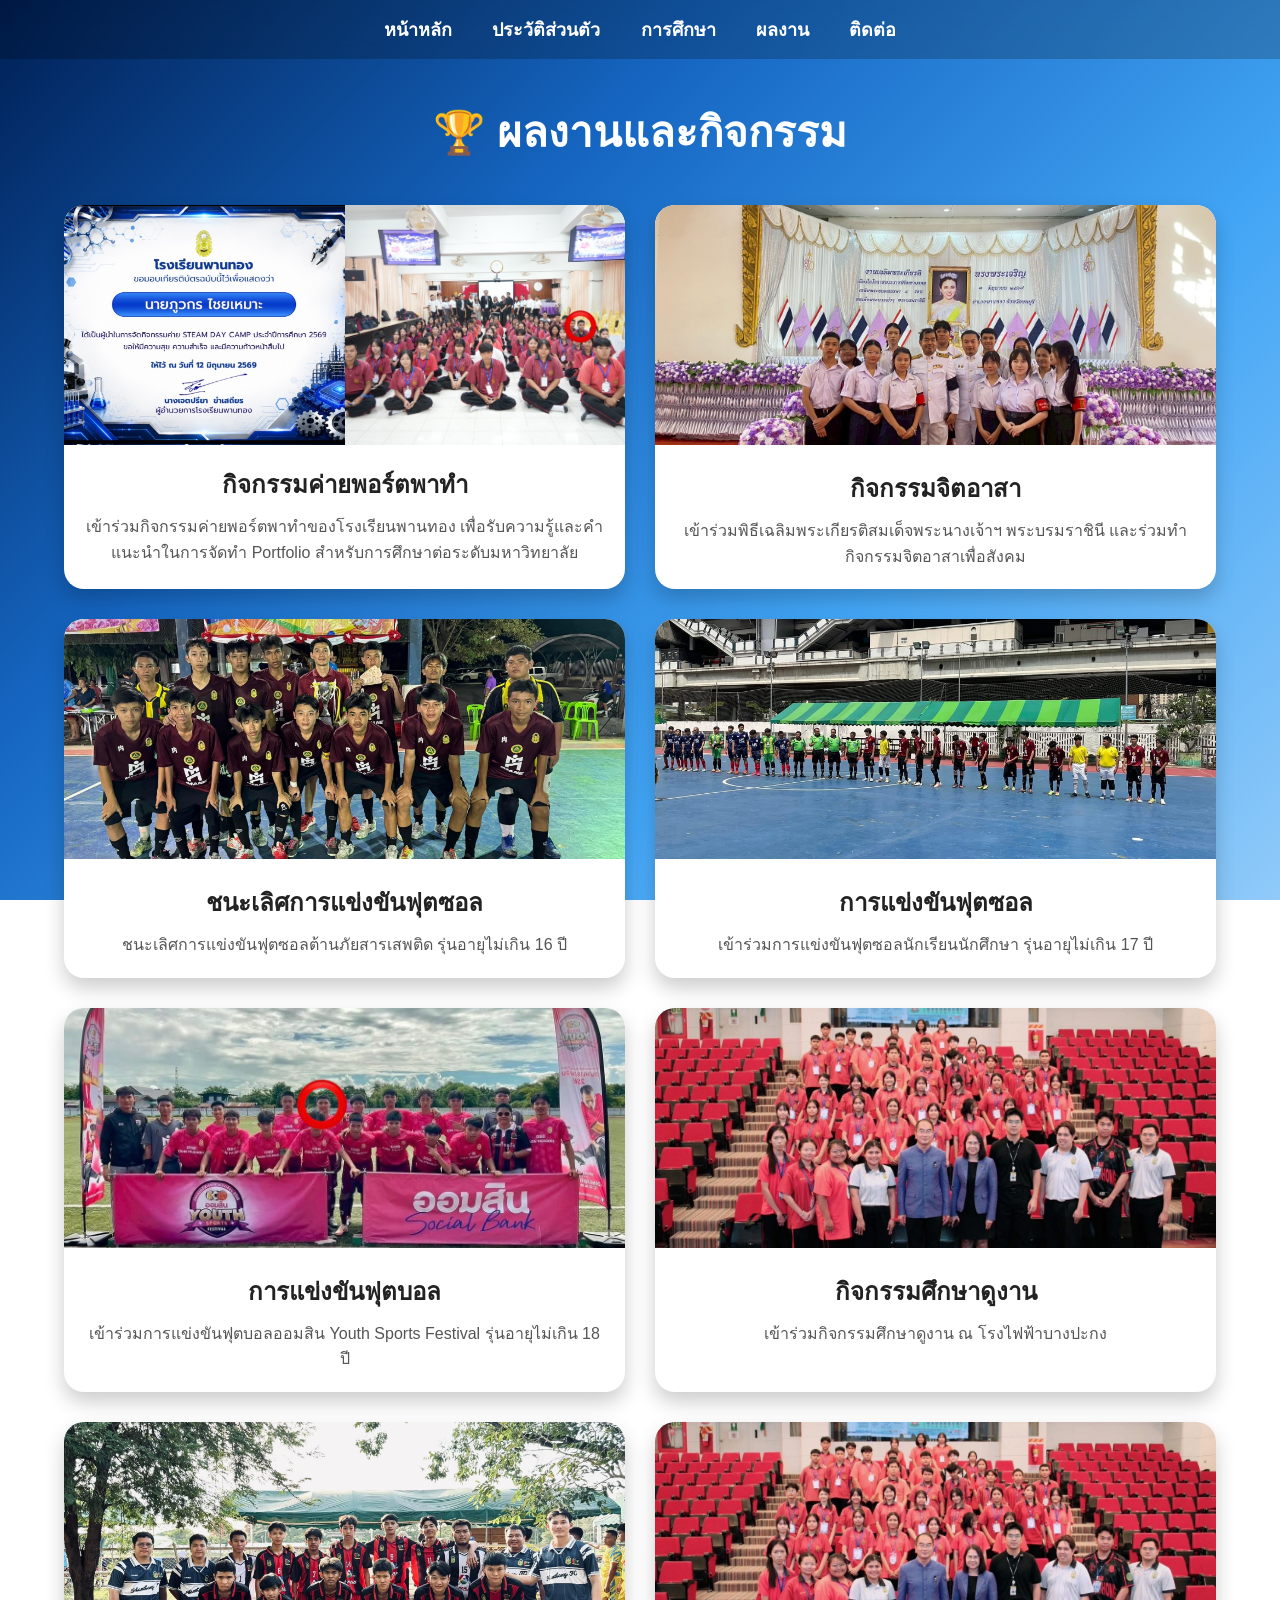
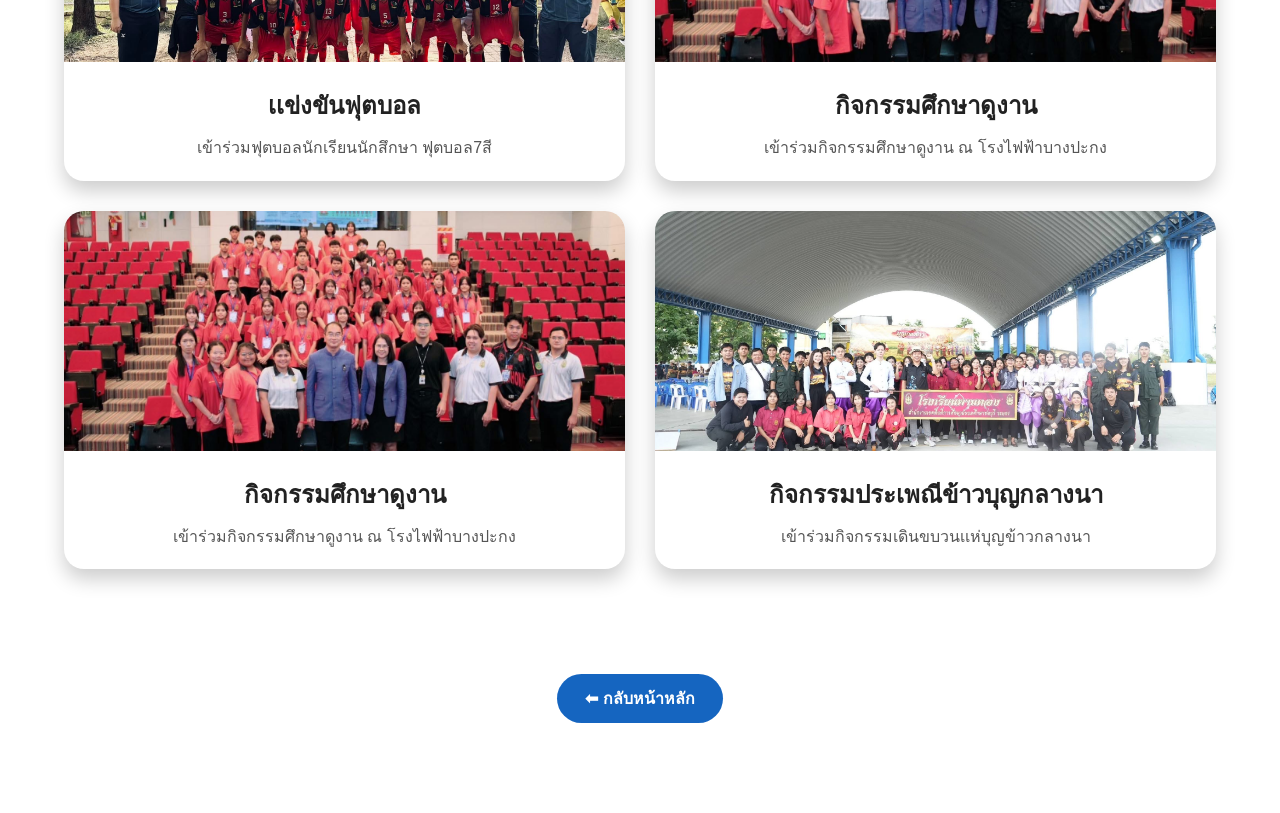
==== commit 223cc6a2: "Update award.html" ====
--- a/award.html
+++ b/award.html
@@ -82,11 +82,11 @@
         </div>
     </div>
      <div class="work-card">
-        <img class="single" src="images/11804636-D979-4BC0-8986-E67D6DF35EE2.jpg">
+        <img class="single" src="images/7FE90E61-3CC1-48C4-9DF9-7E642C529416.jpg">
 
         <div class="info">
-            <h2>กิจกรรมศึกษาดูงาน</h2>
-            <p>เข้าร่วมกิจกรรมศึกษาดูงาน ณ โรงไฟฟ้าบางปะกง</p>
+            <h2>เเข่งขันฟุตบอล</h2>
+            <p>เข้าร่วมฟุตบอลนักเรียนนักสึกษา ฟุตบอล7สี</p>
         </div>
     </div>
  <div class="work-card">
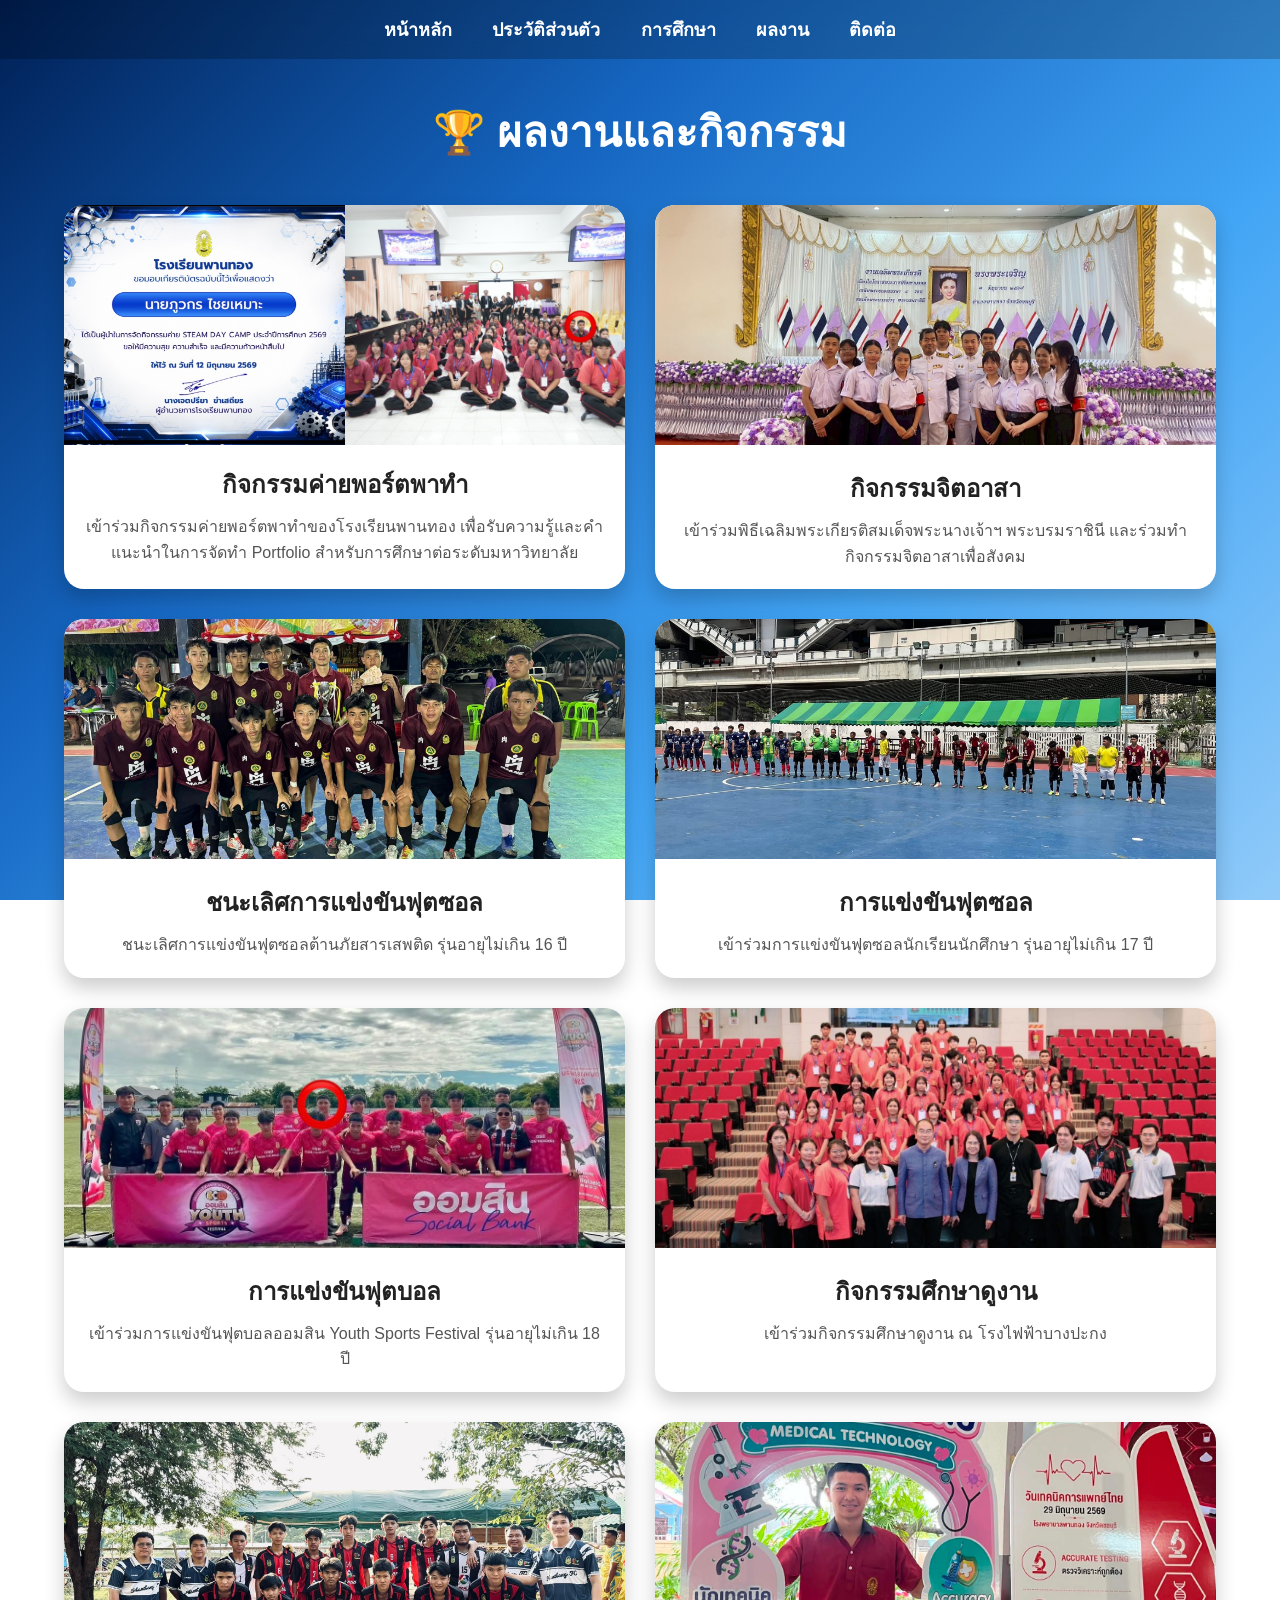
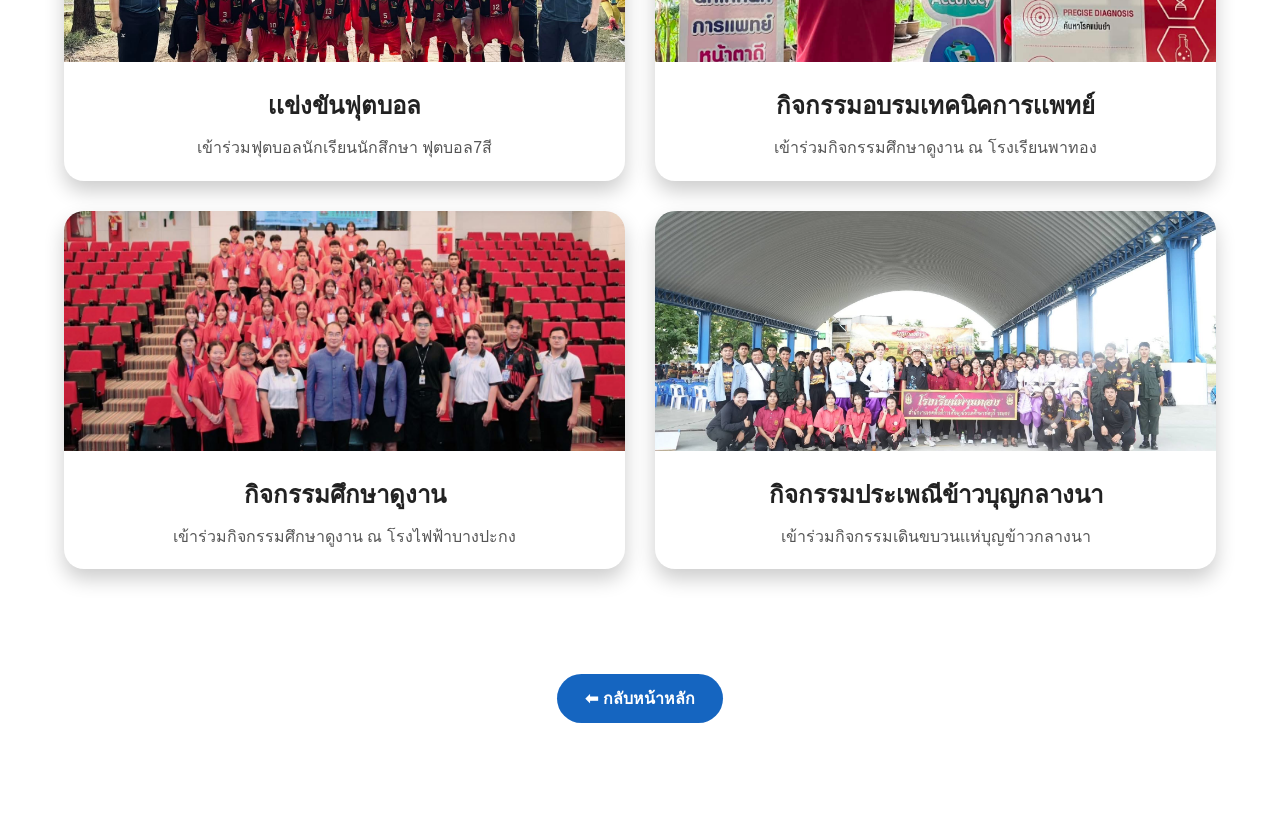
==== commit 79523f4e: "Update award.html" ====
--- a/award.html
+++ b/award.html
@@ -90,11 +90,11 @@
         </div>
     </div>
  <div class="work-card">
-        <img class="single" src="images/11804636-D979-4BC0-8986-E67D6DF35EE2.jpg">
+        <img class="single" src="images/91C21DB1-5354-46F5-A403-EC43E3DC5AA6.jpg">
 
         <div class="info">
-            <h2>กิจกรรมศึกษาดูงาน</h2>
-            <p>เข้าร่วมกิจกรรมศึกษาดูงาน ณ โรงไฟฟ้าบางปะกง</p>
+            <h2>กิจกรรมอบรมเทคนิคการเเพทย์</h2>
+            <p>เข้าร่วมกิจกรรมศึกษาดูงาน ณ โรงเรียนพาทอง</p>
         </div>
     </div>
  <div class="work-card">
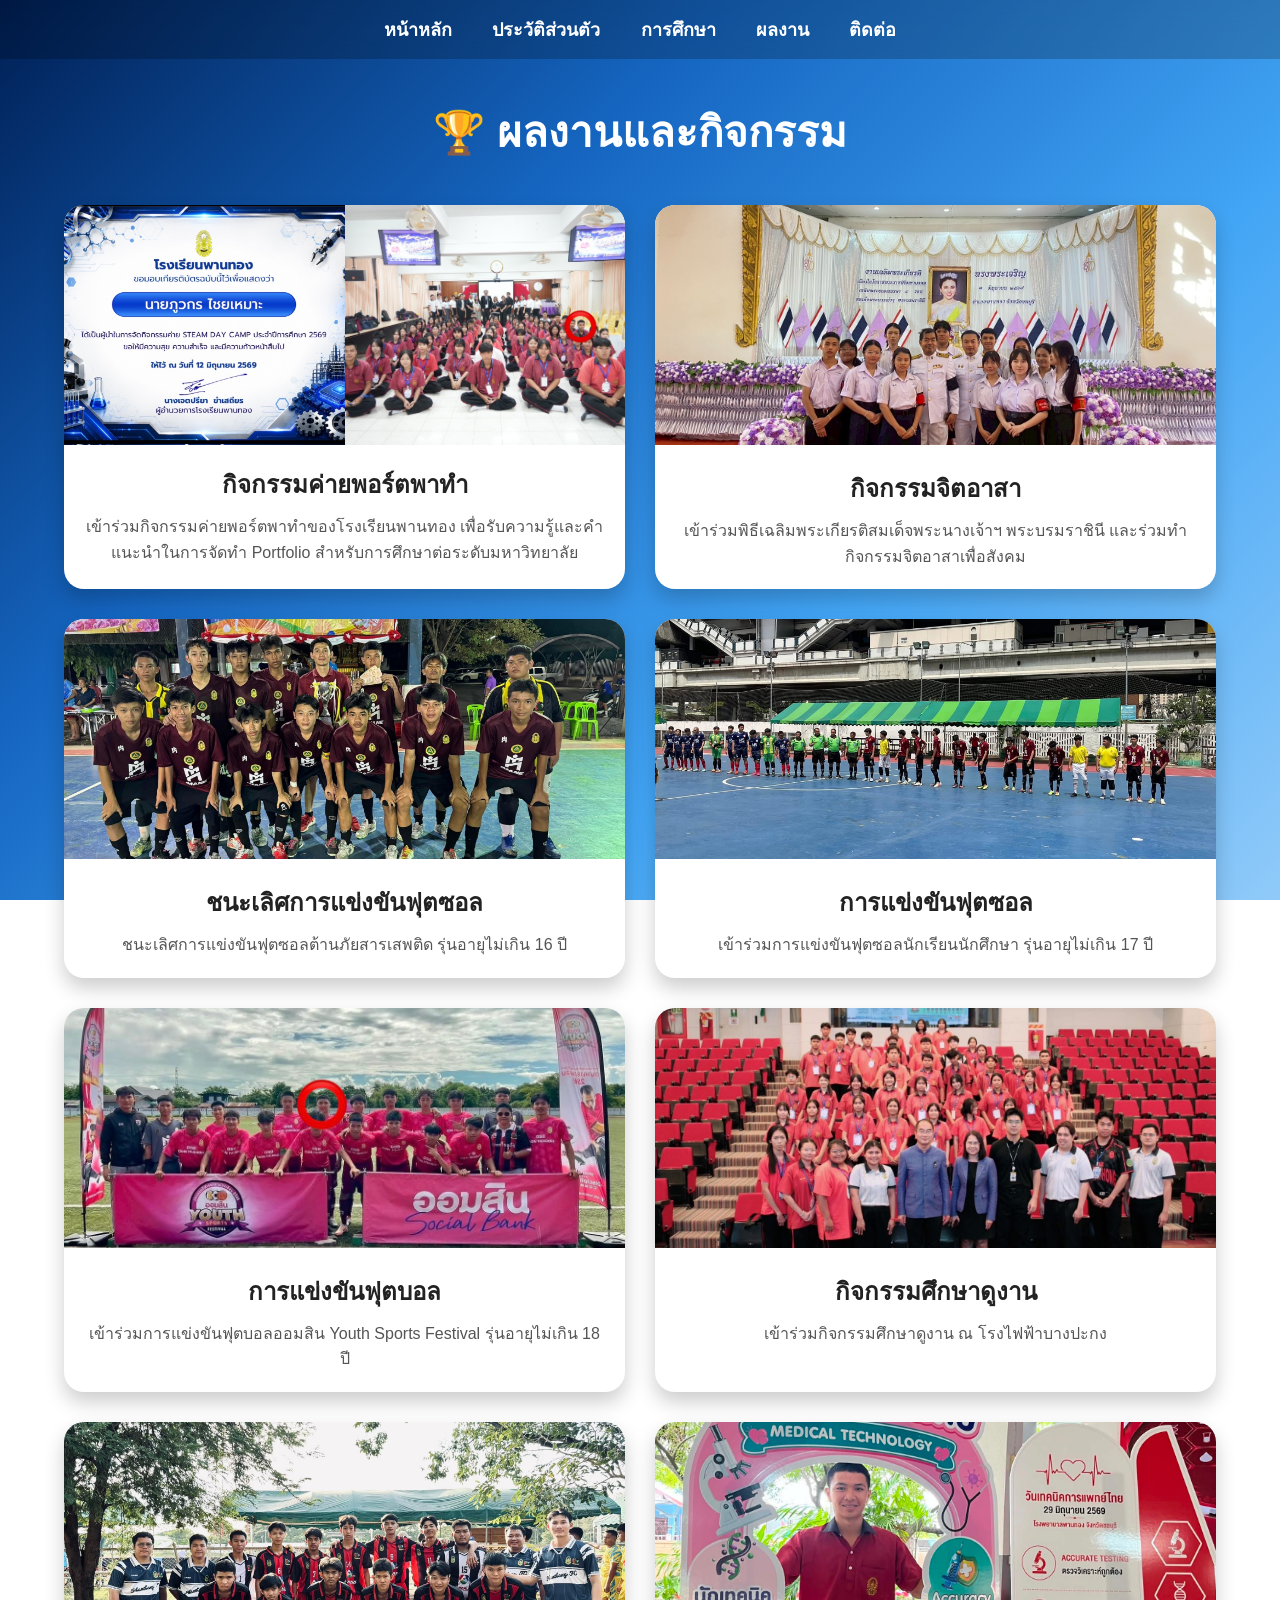
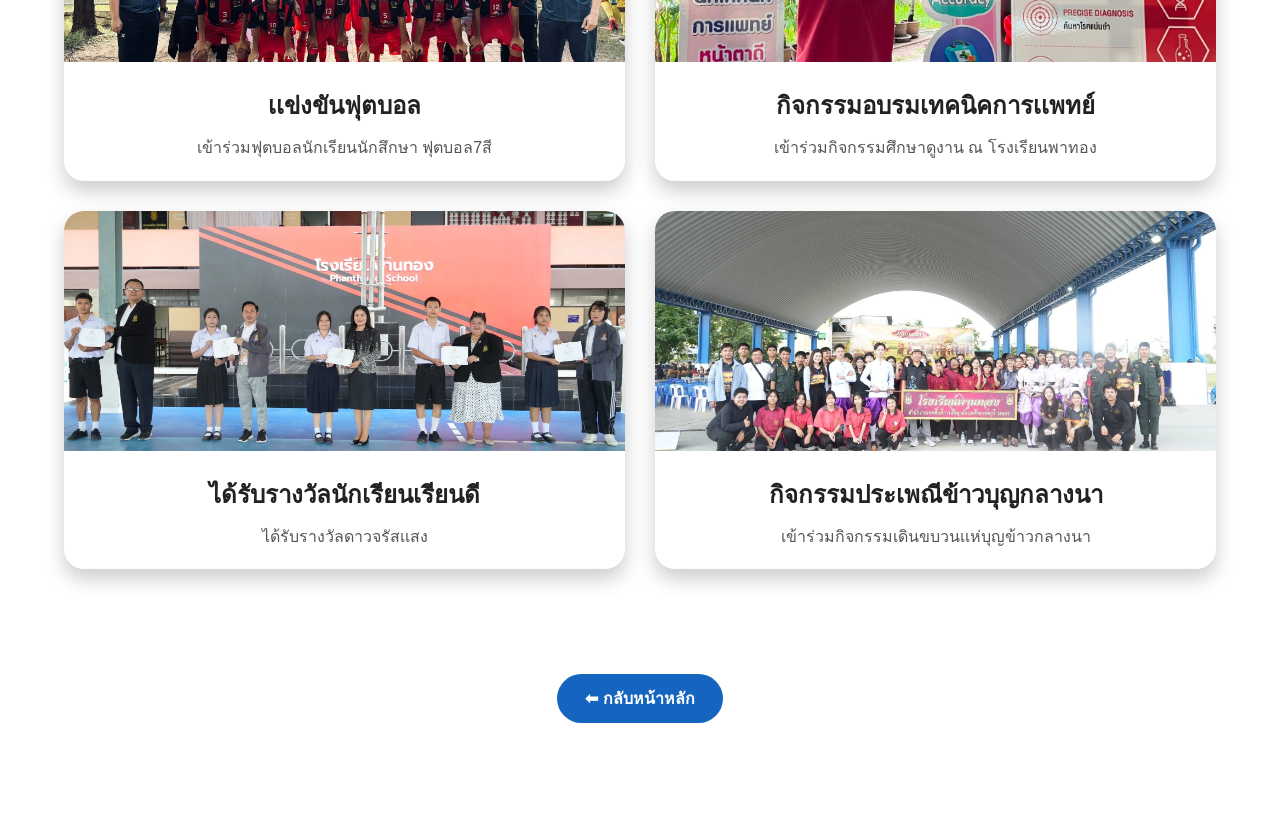
==== commit ad291487: "Update award.html" ====
--- a/award.html
+++ b/award.html
@@ -98,11 +98,11 @@
         </div>
     </div>
  <div class="work-card">
-        <img class="single" src="images/11804636-D979-4BC0-8986-E67D6DF35EE2.jpg">
+        <img class="single" src="images/C0FD1B54-1DAC-408D-AE01-892B53D7B849.jpg">
 
         <div class="info">
-            <h2>กิจกรรมศึกษาดูงาน</h2>
-            <p>เข้าร่วมกิจกรรมศึกษาดูงาน ณ โรงไฟฟ้าบางปะกง</p>
+            <h2>ได้รับรางวัลนักเรียนเรียนดี</h2>
+            <p>ได้รับรางวัลดาวจรัสเเสง</p>
         </div>
     </div>
  <div class="work-card">
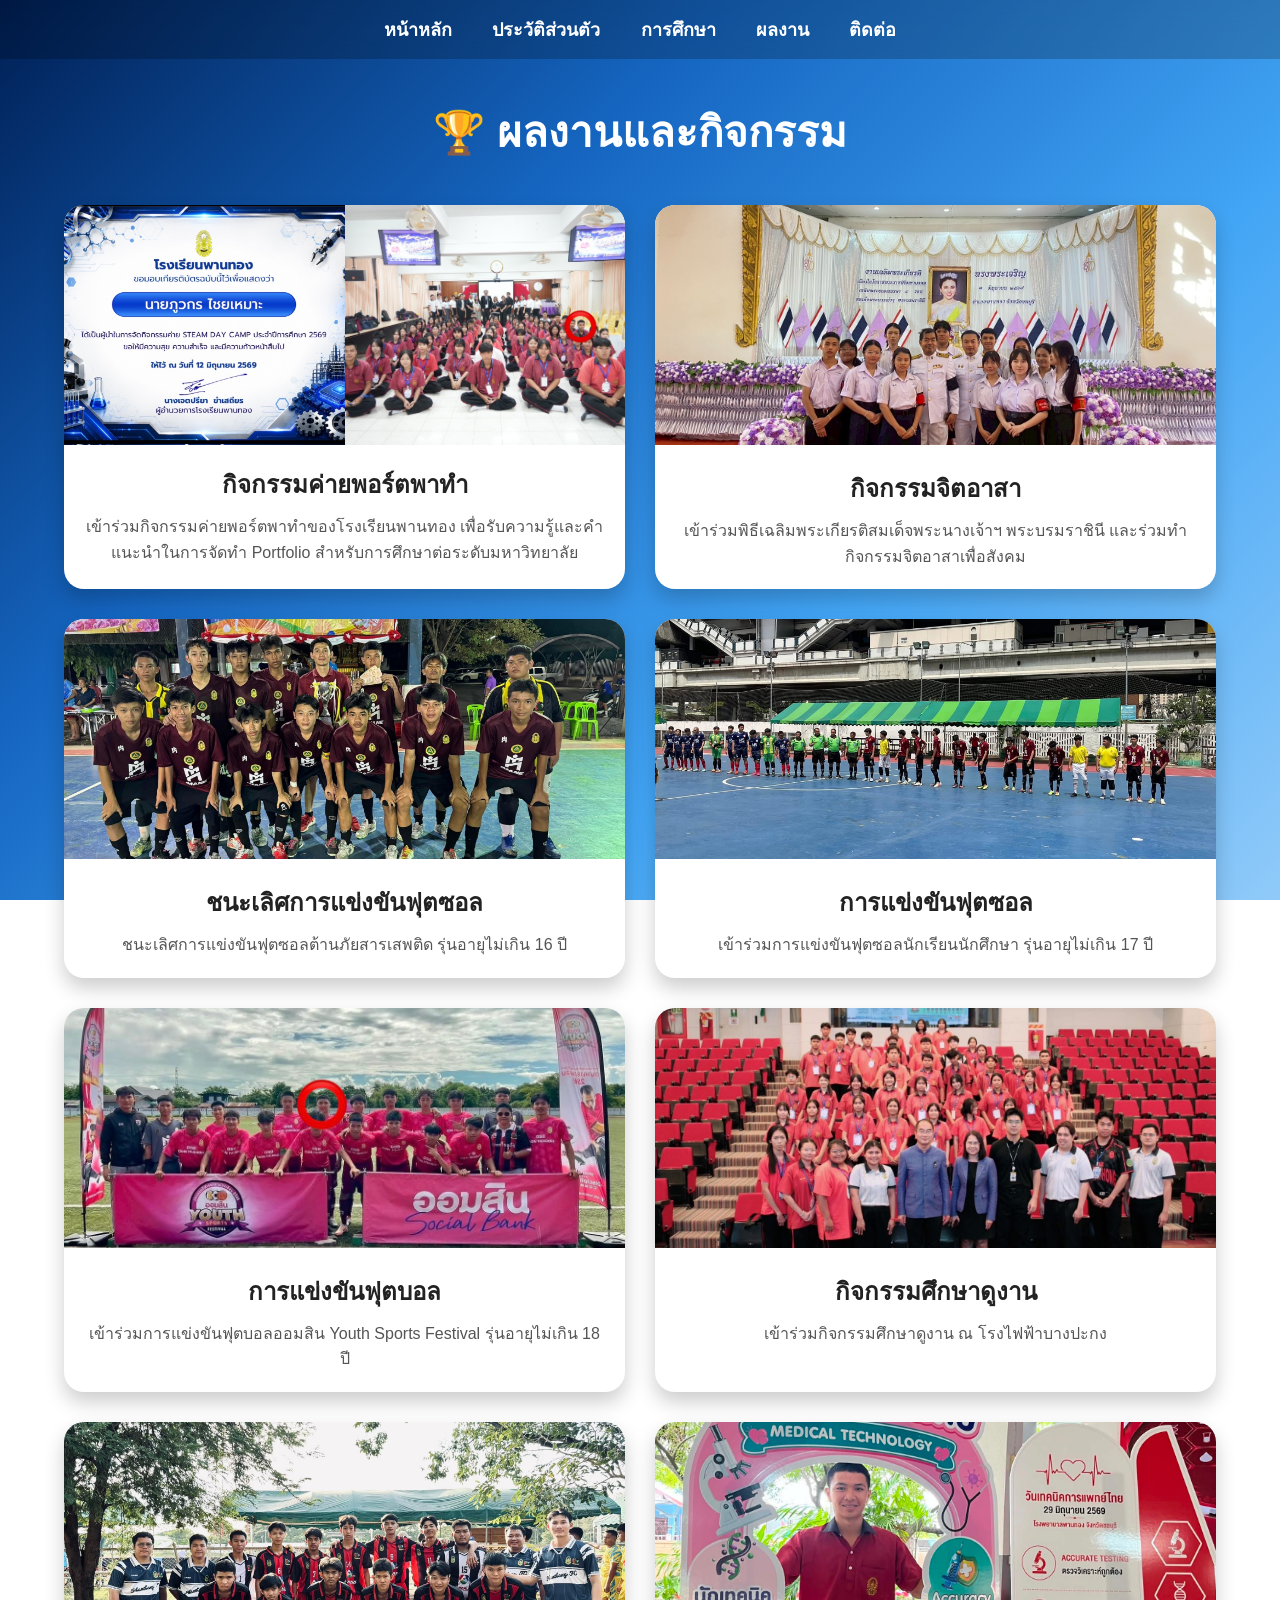
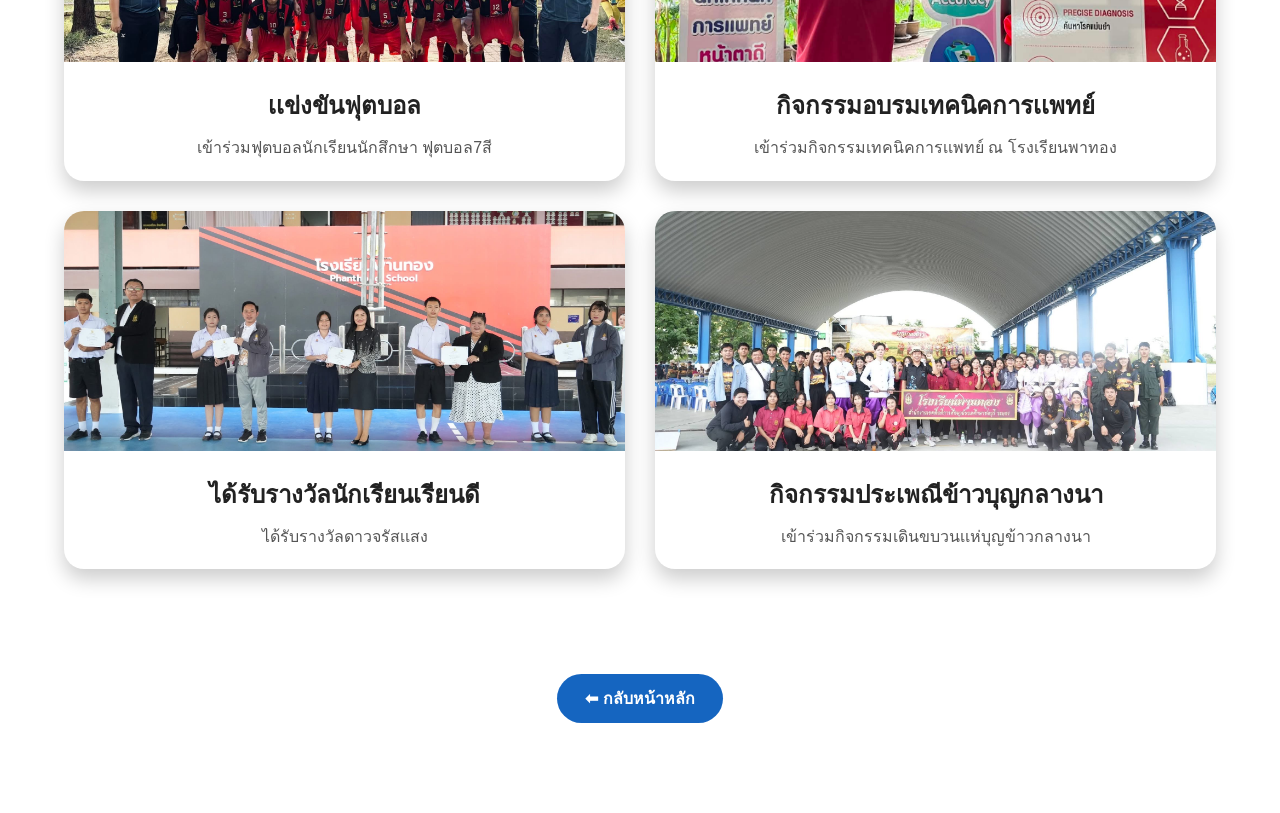
==== commit 5aa1102d: "Update award.html" ====
--- a/award.html
+++ b/award.html
@@ -94,7 +94,7 @@
 
         <div class="info">
             <h2>กิจกรรมอบรมเทคนิคการเเพทย์</h2>
-            <p>เข้าร่วมกิจกรรมศึกษาดูงาน ณ โรงเรียนพาทอง</p>
+            <p>เข้าร่วมกิจกรรมเทคนิคการเเพทย์ ณ โรงเรียนพาทอง</p>
         </div>
     </div>
  <div class="work-card">
